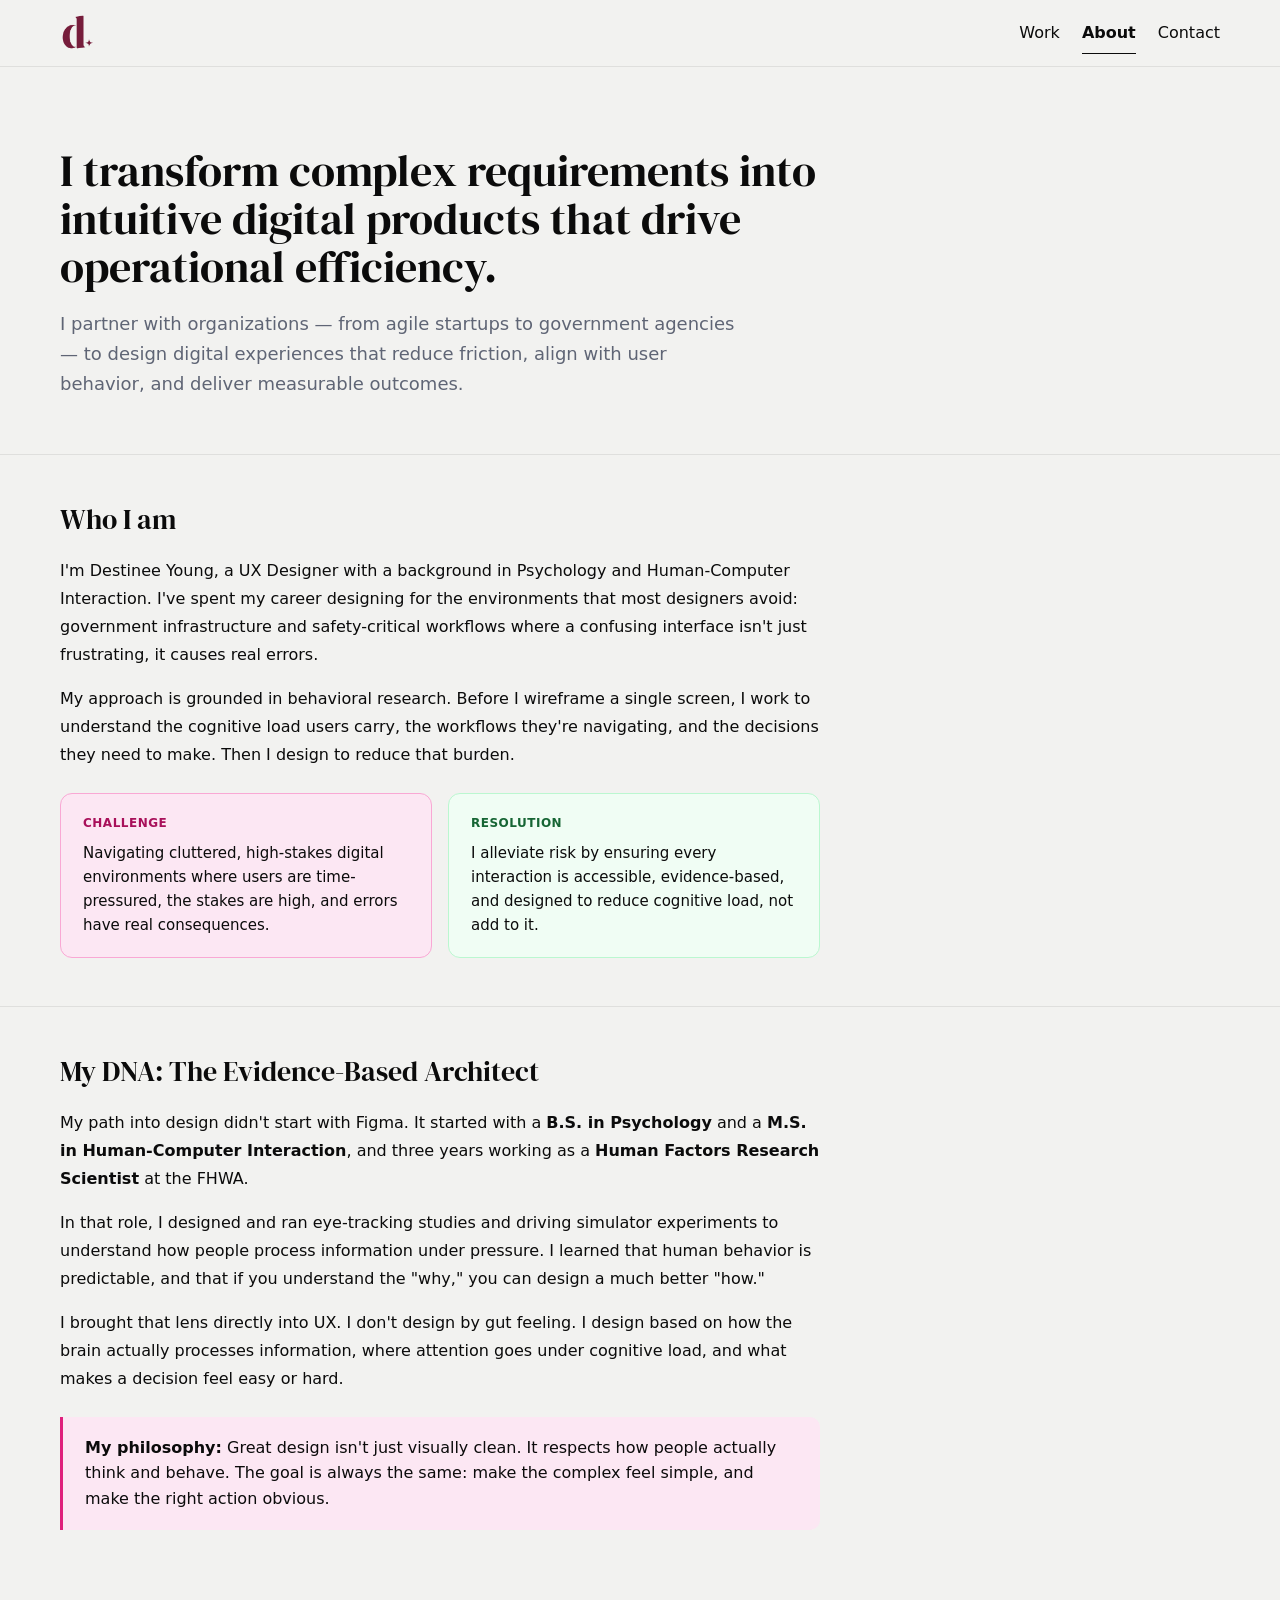
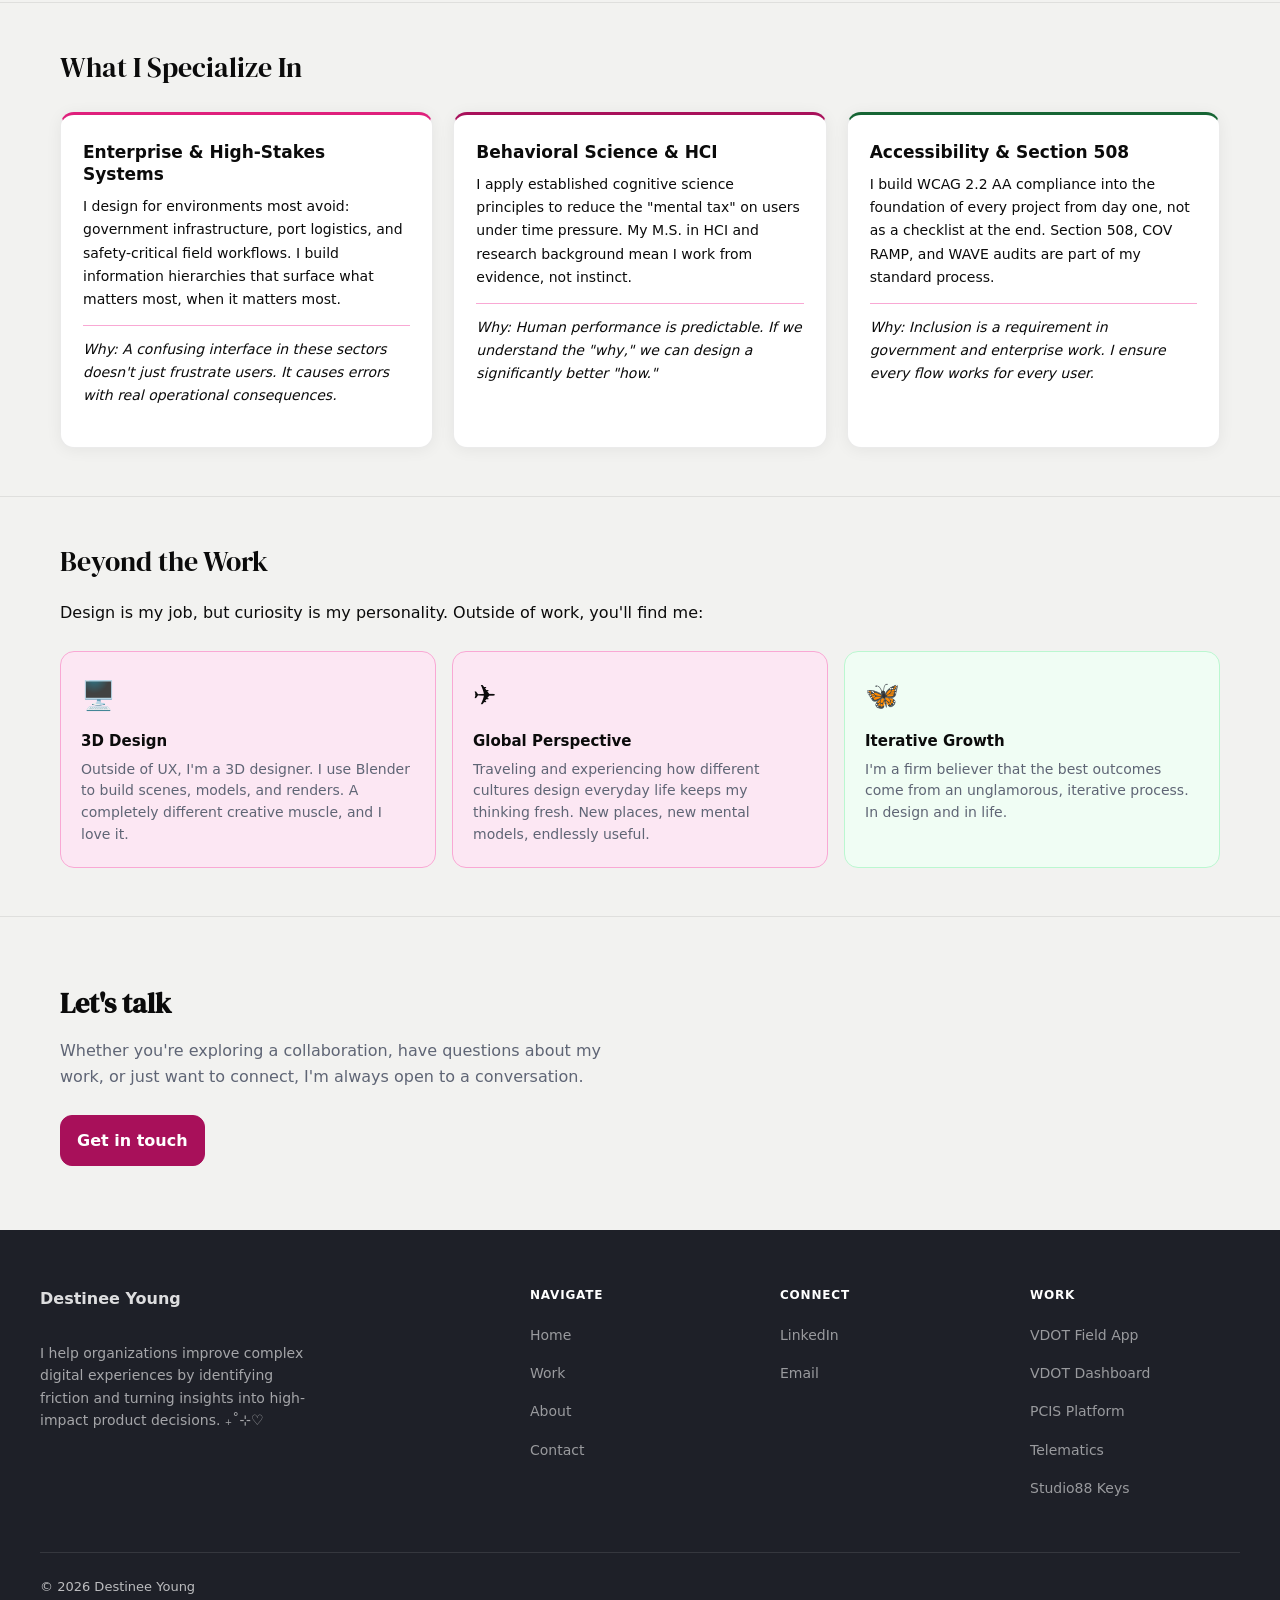
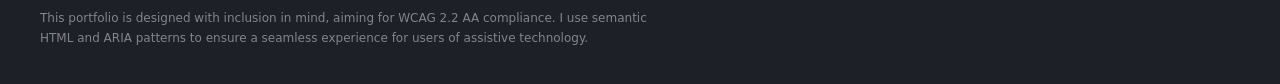
==== about.html @ 4528be7b "contentfooter" ====
<!doctype html>
<html lang="en">
  <head>
    <meta charset="UTF-8" />
    <meta name="viewport" content="width=device-width, initial-scale=1" />
    <title>About | Destinee Young</title>
    <link rel="icon" type="image/png" href="favicon/favicon-48x48.png" />

    <script
      async
      src="https://www.googletagmanager.com/gtag/js?id=G-34V535KX45"
    ></script>
    <script>
      window.dataLayer = window.dataLayer || [];
      function gtag() {
        dataLayer.push(arguments);
      }
      gtag("js", new Date());
      gtag("config", "G-34V535KX45");
    </script>

    <link rel="icon" type="image/png" href="favicon/favicon-48x48.png" sizes="48x48" />
    <link rel="icon" type="image/svg+xml" href="favicon/favicon.svg" />
    <link rel="shortcut icon" href="favicon/favicon.ico" />
    <link rel="apple-touch-icon" sizes="180x180" href="favicon/apple-touch-icon.png" />
    <meta name="apple-mobile-web-app-title" content="About" />
    <link rel="manifest" href="favicon/site.webmanifest" />

    <link rel="preconnect" href="https://fonts.googleapis.com">
    <link rel="preconnect" href="https://fonts.gstatic.com" crossorigin>
    <link href="https://fonts.googleapis.com/css2?family=DM+Serif+Display:ital@0;1&display=swap" rel="stylesheet">
    <style>
      :root {
        --bg: #F2F2F0;
        --surface: #E8E8E6;
        --text: #0b0b0b;
        --muted: #5f6575;
        --line: rgba(0, 0, 0, 0.08);
        --brand: #111111;
        --radius: 16px;
        --container: 1200px;
        --pink: #DF207C;
        --pink-light: #fce7f3;
        --pink-dark: #a8105a;
        --pink-border: #f9a8d4;
        --green: #4ade80;
        --green-light: #f0fdf4;
        --green-dark: #166534;
        --green-border: #bbf7d0;
      }
      /* Logo pink tint */
      .brand img { filter: brightness(0) saturate(100%) invert(18%) sepia(89%) saturate(1100%) hue-rotate(306deg) brightness(84%); }
      .footer-brand img { filter: brightness(0) invert(1); }
      * {
        box-sizing: border-box;
      }
      html,
      body {
        height: 100%;
      }
      body {
        margin: 0;
        font-family:
          -apple-system, BlinkMacSystemFont, "Segoe UI", Inter, Roboto,
          system-ui, sans-serif;
        color: var(--text);
        background: var(--bg);
        line-height: 1.6;
        -webkit-font-smoothing: antialiased;
      }
      a {
        color: inherit;
        text-decoration: none;
      }
      a:focus-visible,
      button:focus-visible {
        outline: 2px solid #000;
        outline-offset: 2px;
      }

      .container {
        max-width: var(--container);
        margin: 0 auto;
        padding: 0 20px;
      }
      .section {
        padding: 64px 0;
      }
      .section-narrow {
        max-width: 760px;
      }

      /* Nav */
      nav {
        position: sticky;
        top: 0;
        z-index: 50;
        background: var(--bg);
        border-bottom: 1px solid var(--line);
      }
      .nav-inner {
        display: flex;
        align-items: center;
        justify-content: space-between;
        gap: 16px;
        padding: 14px 20px;
      }
      .brand img {
        height: 36px;
      }
      .nav-links {
        display: flex;
        gap: 22px;
        align-items: center;
      }
      .nav-links a {
        position: relative;
        padding: 6px 0;
      }
      .nav-links a::after {
        content: "";
        position: absolute;
        left: 0;
        bottom: -2px;
        height: 1px;
        width: 0;
        background: currentColor;
        transition: width 0.2s ease;
      }
      .nav-links a:hover::after,
      .nav-links a:focus-visible::after {
        width: 100%;
      }
      .nav-links a[aria-current="page"] { font-weight: 600; }
      .nav-links a[aria-current="page"]::after { width: 100%; }
      .mobile-menu a[aria-current="page"] { font-weight: 600; }
      .btn {
        display: inline-flex;
        align-items: center;
        gap: 8px;
        border: 1px solid var(--pink-dark);
        background: var(--pink-dark);
        color: #fff;
        padding: 12px 16px;
        border-radius: 12px;
        font-weight: 600;
        min-height: 48px;
        transition: background 0.2s ease;
      }
      .btn:hover {
        background: #831843;
        border-color: #831843;
      }
      .btn.ghost {
        background: transparent;
        color: var(--text);
        border-color: var(--text);
      }
      .btn.ghost:hover {
        background: var(--text);
        color: #fff;
      }

      /* Display font */
      h1, h2 { font-family: 'DM Serif Display', Georgia, serif; font-weight: 400; }

      /* Hero */
      .hero {
        padding: 80px 0 56px;
      }
      .hero h1 {
        font-size: clamp(28px, 5vw, 44px);
        line-height: 1.1;
        margin: 0 0 0.4em;
        font-weight: 400;
        max-width: 820px;
      }
      .hero-sub {
        font-size: clamp(16px, 2vw, 18px);
        color: var(--muted);
        max-width: 680px;
        line-height: 1.65;
        margin: 0;
      }

      /* Content sections */
      .about-section {
        padding: 48px 0;
        border-top: 1px solid var(--line);
      }
      .about-grid {
        display: grid;
        grid-template-columns: minmax(0, 1.6fr) minmax(240px, 1fr);
        gap: 48px;
        align-items: start;
      }
      .about-text h2 {
        font-size: clamp(22px, 2.8vw, 28px);
        font-weight: 400;
        margin: 0 0 20px;
        line-height: 1.2;
      }
      .about-text p {
        font-size: 16px;
        line-height: 1.75;
        color: var(--text);
        margin: 0 0 16px;
      }
      .about-text p:last-child {
        margin-bottom: 0;
      }
      .about-text strong {
        font-weight: 600;
      }

      /* Callout / pull quote */
      .callout {
        background: var(--pink-light);
        border-left: 3px solid var(--pink);
        border-radius: 0 10px 10px 0;
        padding: 18px 22px;
        margin: 24px 0;
        font-size: 16px;
        line-height: 1.6;
        color: var(--text);
      }

      /* Who I am, solve/alleviate items */
      .solve-grid {
        display: grid;
        grid-template-columns: 1fr 1fr;
        gap: 16px;
        margin-top: 24px;
        max-width: 760px;
      }
      .solve-item {
        border-radius: 12px;
        padding: 20px 22px;
      }
      .solve-item:first-child {
        background: var(--pink-light);
        border: 1px solid var(--pink-border);
      }
      .solve-item:last-child {
        background: var(--green-light);
        border: 1px solid var(--green-border);
      }
      .solve-item:last-child strong { color: var(--green-dark); }
      .solve-item strong {
        display: block;
        font-size: 12px;
        font-weight: 700;
        text-transform: uppercase;
        letter-spacing: 0.5px;
        color: var(--pink-dark);
        margin-bottom: 8px;
      }
      .solve-item p {
        margin: 0;
        font-size: 15px;
        line-height: 1.6;
        color: var(--text);
      }

      /* Specialization, 3-column grid */
      .spec-grid {
        display: grid;
        grid-template-columns: repeat(3, 1fr);
        gap: 20px;
        margin-top: 28px;
      }
      .spec-card {
        border: 1px solid var(--line);
        border-top: 3px solid var(--line);
        border-radius: 14px;
        padding: 26px 22px;
        background: #fff;
        box-shadow: 0 2px 16px rgba(0, 0, 0, 0.06);
        transition: transform 0.25s ease, box-shadow 0.25s ease, border-color 0.2s ease;
        display: flex;
        flex-direction: column;
      }
      .spec-card:nth-child(1) { border-top-color: var(--pink); }
      .spec-card:nth-child(2) { border-top-color: var(--pink-dark); }
      .spec-card:nth-child(3) { border-top-color: var(--green-dark); }
      .spec-card:hover,
      .spec-card:focus-within {
        border-color: var(--pink-border);
        transform: translateY(-3px) rotate(0.4deg);
        box-shadow: 0 8px 24px rgba(0,0,0,0.08);
      }
      .spec-card h3 {
        font-size: 17px;
        font-weight: 600;
        margin: 0 0 10px;
        line-height: 1.3;
      }
      .spec-card p {
        font-size: 14px;
        color: var(--text);
        line-height: 1.65;
        margin: 0 0 14px;
        flex: 1;
      }
      .spec-why {
        font-size: 13px;
        color: var(--pink-dark);
        font-style: italic;
        line-height: 1.5;
        margin: 0;
        padding-top: 12px;
        border-top: 1px solid var(--pink-border);
      }

      /* Skills list (kept for compat) */
      .skills-grid {
        display: grid;
        grid-template-columns: repeat(2, 1fr);
        gap: 12px;
        margin-top: 20px;
      }
      .skill-item {
        border: 1px solid var(--line);
        border-radius: 10px;
        padding: 14px 16px;
        background: #fff;
        font-size: 15px;
        line-height: 1.5;
        transition: border-color 0.2s ease;
      }
      .skill-item:hover {
        border-color: var(--pink-border);
      }

      /* Fun / personal section */
      .fun-grid {
        display: grid;
        grid-template-columns: repeat(3, 1fr);
        gap: 16px;
        margin-top: 24px;
      }
      .fun-card {
        background: var(--pink-light);
        border: 1px solid var(--pink-border);
        border-radius: 14px;
        padding: 22px 20px;
        transition: transform 0.25s ease, box-shadow 0.25s ease;
      }
      .fun-card:hover,
      .fun-card:focus-within {
        transform: translateY(-3px) rotate(0.5deg);
        box-shadow: 0 8px 24px rgba(0,0,0,0.08);
      }
      .fun-card.green {
        background: var(--green-light);
        border-color: var(--green-border);
      }
      .fun-card .fun-icon {
        font-size: 28px;
        display: block;
        margin-bottom: 10px;
      }
      .fun-card h3 {
        font-size: 15px;
        font-weight: 600;
        margin: 0 0 6px;
      }
      .fun-card p {
        font-size: 14px;
        color: var(--muted);
        margin: 0;
        line-height: 1.55;
      }
      @media (max-width: 768px) {
        .fun-grid {
          grid-template-columns: 1fr;
        }
      }
      .skill-item strong {
        display: block;
        font-size: 14px;
        font-weight: 600;
        margin-bottom: 4px;
      }
      .skill-item span {
        font-size: 13px;
        color: var(--muted);
      }

      /* Placeholder image */
      .img-placeholder {
        background: #f0f4f8;
        border: 2px dashed #c8d5e3;
        border-radius: 12px;
        padding: 40px 24px;
        text-align: center;
        min-height: 260px;
        display: flex;
        align-items: center;
        justify-content: center;
      }
      .img-placeholder p {
        color: #7a90a4;
        font-size: 13px;
        font-style: italic;
        margin: 0;
        line-height: 1.5;
      }

      /* CTA section */
      .cta-section {
        padding: 64px 0;
        border-top: 1px solid var(--line);
      }
      .cta-inner {
        max-width: 580px;
      }
      .cta-inner h2 {
        font-size: clamp(22px, 3vw, 28px);
        font-weight: 600;
        margin: 0 0 12px;
      }
      .cta-inner p {
        font-size: 16px;
        color: var(--muted);
        margin: 0 0 24px;
        line-height: 1.65;
      }
      .cta-buttons {
        display: flex;
        gap: 10px;
        flex-wrap: wrap;
      }

      /* Footer */
      footer {
        background: #1e2028;
        border-top: none;
        padding: 56px 20px 24px;
        color: rgba(255,255,255,0.85);
      }
      .footer-brand p { color: rgba(255,255,255,0.6) !important; }
      .footer-content {
        max-width: 1200px;
        margin: 0 auto;
      }
      .footer-grid {
        display: grid;
        grid-template-columns: 1.2fr 2fr;
        gap: 64px;
        padding-bottom: 40px;
        border-bottom: 1px solid rgba(255,255,255,0.1);
      }
      .footer-brand {
        display: flex;
        flex-direction: column;
      }
      .footer-nav {
        display: grid;
        grid-template-columns: repeat(3, 1fr);
        gap: 40px;
      }
      .footer-col h4 {
        font-size: 12px;
        font-weight: 700;
        text-transform: uppercase;
        letter-spacing: 0.8px;
        margin: 0 0 14px;
        color: #fff;
      }
      .footer-col ul {
        list-style: none;
        margin: 0;
        padding: 0;
      }
      .footer-col li {
        margin-bottom: 8px;
      }
      .footer-col a {
        color: rgba(255,255,255,0.55);
        font-size: 14px;
        transition: color 0.2s ease;
        display: block;
        padding: 4px 0;
      }
      .footer-col a:hover {
        color: #fff;
      }
      .footer-bottom {
        padding-top: 24px;
        color: rgba(255,255,255,0.7);
        font-size: 13px;
      }

      /* Mobile Navigation */
      .mobile-nav {
        display: none;
      }
      .mobile-nav summary {
        list-style: none;
        cursor: pointer;
        padding: 8px 12px;
        min-height: 44px;
        display: flex;
        align-items: center;
        font-weight: 600;
        user-select: none;
      }
      .mobile-nav summary::-webkit-details-marker {
        display: none;
      }
      .mobile-menu {
        position: absolute;
        top: 100%;
        left: 0;
        right: 0;
        background: var(--bg);
        border-bottom: 1px solid var(--line);
        box-shadow: 0 4px 12px rgba(0, 0, 0, 0.08);
      }
      .mobile-menu a {
        display: block;
        padding: 14px 20px;
        border-bottom: 1px solid var(--line);
        min-height: 48px;
      }
      .mobile-menu a:last-child {
        border-bottom: none;
      }

      @media (max-width: 900px) {
        .about-grid {
          grid-template-columns: 1fr;
          gap: 32px;
        }
        .img-placeholder {
          min-height: 180px;
        }
        .spec-grid {
          grid-template-columns: 1fr;
        }
        .footer-grid {
          grid-template-columns: 1fr;
          gap: 40px;
        }
        .footer-nav {
          grid-template-columns: repeat(3, 1fr);
          gap: 32px;
        }
      }
      @media (max-width: 768px) {
        .nav-links {
          display: none;
        }
        .mobile-nav {
          display: block;
        }
        .hero {
          padding: 52px 0 40px;
        }
        .section {
          padding: 48px 0;
        }
        .skills-grid {
          grid-template-columns: 1fr;
        }
        .solve-grid {
          grid-template-columns: 1fr;
        }
      }
      @media (max-width: 640px) {
        .footer-nav {
          grid-template-columns: 1fr;
          gap: 28px;
        }
        .footer-grid {
          gap: 32px;
        }
      }
      @media (prefers-reduced-motion: reduce) {
        .spec-card, .fun-card, .solve-item { transform: none !important; transition: none !important; }
        .spec-card:hover, .fun-card:hover { transform: none !important; box-shadow: none !important; }
      }
      .skip-link {
        position: absolute;
        top: -40px;
        left: 0;
        background: #0b0b0b;
        color: #fff;
        padding: 8px 16px;
        font-weight: 600;
        font-size: 14px;
        text-decoration: none;
        z-index: 200;
        border-radius: 0 0 4px 0;
        transition: top 0.2s ease;
      }
      .a11y-statement {
        margin-top: 12px;
        font-size: 12px;
        color: rgba(255,255,255,0.45);
        max-width: 640px;
        line-height: 1.6;
      }
      .skip-link:focus { top: 0; outline: 2px solid #fff; outline-offset: 2px; }
        </style>
  </head>

  <body>
    <a class="skip-link" href="#main-content">Skip to main content</a>
    <nav aria-label="Primary">
      <div class="container nav-inner">
        <div class="brand">
          <a href="index.html" style="display: flex; align-items: center; gap: 12px">
            <img src="logo/logo1.png" alt="DY monogram" />
          </a>
        </div>
        <div class="nav-links">
          <a href="index.html#projects">Work</a>
          <a href="about.html" aria-current="page">About</a>
          <a href="contact.html">Contact</a>
        </div>
        <details class="mobile-nav">
          <summary aria-label="Toggle menu">Menu</summary>
          <div class="mobile-menu">
            <a href="index.html#projects">Work</a>
            <a href="about.html" aria-current="page">About</a>
            <a href="contact.html">Contact</a>
          </div>
        </details>
      </div>
    </nav>

    <main id="main-content">

    <!-- Hero -->
    <header class="section hero">
      <div class="container">
        <h1>I transform complex requirements into intuitive digital products that drive operational efficiency.</h1>
        <p class="hero-sub">
          I partner with organizations — from agile startups to government agencies — to design digital experiences that reduce friction, align with user behavior, and deliver measurable outcomes.
        </p>
      </div>
    </header>

    <!-- Who I am -->
    <section class="about-section">
      <div class="container">
        <div class="about-text section-narrow">
          <h2>Who I am</h2>
          <p>
            I'm Destinee Young, a UX Designer with a background in Psychology and Human-Computer Interaction. I've spent my career designing for the environments that most designers avoid: government infrastructure and safety-critical workflows where a confusing interface isn't just frustrating, it causes real errors.
          </p>
          <p>
            My approach is grounded in behavioral research. Before I wireframe a single screen, I work to understand the cognitive load users carry, the workflows they're navigating, and the decisions they need to make. Then I design to reduce that burden.
          </p>
        </div>
        <div class="solve-grid">
          <div class="solve-item">
            <strong>Challenge</strong>
            <p>Navigating cluttered, high-stakes digital environments where users are time-pressured, the stakes are high, and errors have real consequences.</p>
          </div>
          <div class="solve-item">
            <strong>Resolution</strong>
            <p>I alleviate risk by ensuring every interaction is accessible, evidence-based, and designed to reduce cognitive load, not add to it.</p>
          </div>
        </div>
      </div>
    </section>

    <!-- My DNA -->
    <section class="about-section">
      <div class="container">
        <div class="about-text section-narrow">
          <h2>My DNA: The Evidence-Based Architect</h2>
          <p>
            My path into design didn't start with Figma. It started with a <strong>B.S. in Psychology</strong> and a <strong>M.S. in Human-Computer Interaction</strong>, and three years working as a <strong>Human Factors Research Scientist</strong> at the FHWA.
          </p>
          <p>
            In that role, I designed and ran eye-tracking studies and driving simulator experiments to understand how people process information under pressure. I learned that human behavior is predictable, and that if you understand the "why," you can design a much better "how."
          </p>
          <p>
            I brought that lens directly into UX. I don't design by gut feeling. I design based on how the brain actually processes information, where attention goes under cognitive load, and what makes a decision feel easy or hard.
          </p>
          <div class="callout">
            <strong>My philosophy:</strong> Great design isn't just visually clean. It respects how people actually think and behave. The goal is always the same: make the complex feel simple, and make the right action obvious.
          </div>
        </div>
      </div>
    </section>

    <!-- What I specialize in -->
    <section class="about-section">
      <div class="container">
        <div class="about-text section-narrow">
          <h2>What I Specialize In</h2>
        </div>
        <div class="spec-grid">
          <div class="spec-card">
            <h3>Enterprise &amp; High-Stakes Systems</h3>
            <p>I design for environments most avoid: government infrastructure, port logistics, and safety-critical field workflows. I build information hierarchies that surface what matters most, when it matters most.</p>
            <p class="spec-why">Why: A confusing interface in these sectors doesn't just frustrate users. It causes errors with real operational consequences.</p>
          </div>
          <div class="spec-card">
            <h3>Behavioral Science &amp; HCI</h3>
            <p>I apply established cognitive science principles to reduce the "mental tax" on users under time pressure. My M.S. in HCI and research background mean I work from evidence, not instinct.</p>
            <p class="spec-why">Why: Human performance is predictable. If we understand the "why," we can design a significantly better "how."</p>
          </div>
          <div class="spec-card">
            <h3>Accessibility &amp; Section 508</h3>
            <p>I build WCAG 2.2 AA compliance into the foundation of every project from day one, not as a checklist at the end. Section 508, COV RAMP, and WAVE audits are part of my standard process.</p>
            <p class="spec-why">Why: Inclusion is a requirement in government and enterprise work. I ensure every flow works for every user.</p>
          </div>
        </div>
      </div>
    </section>

    <!-- Beyond the work -->
    <section class="about-section">
      <div class="container">
        <div class="about-text section-narrow" style="margin-bottom: 8px;">
          <h2>Beyond the Work</h2>
          <p>
            Design is my job, but curiosity is my personality. Outside of work, you'll find me:
          </p>
        </div>
        <div class="fun-grid">
          <div class="fun-card">
            <span class="fun-icon">🖥️</span>
            <h3>3D Design</h3>
            <p>Outside of UX, I'm a 3D designer. I use Blender to build scenes, models, and renders. A completely different creative muscle, and I love it.</p>
          </div>
          <div class="fun-card">
            <span class="fun-icon">✈️</span>
            <h3>Global Perspective</h3>
            <p>Traveling and experiencing how different cultures design everyday life keeps my thinking fresh. New places, new mental models, endlessly useful.</p>
          </div>
          <div class="fun-card green">
            <span class="fun-icon">🦋</span>
            <h3>Iterative Growth</h3>
            <p>I'm a firm believer that the best outcomes come from an unglamorous, iterative process. In design and in life.</p>
          </div>
        </div>
      </div>
    </section>

    <!-- CTA -->
    <section class="cta-section">
      <div class="container">
        <div class="cta-inner">
          <h2>Let's talk</h2>
          <p>
            Whether you're exploring a collaboration, have questions about my work, or just want
            to connect, I'm always open to a conversation.
          </p>
          <div class="cta-buttons">
            <a class="btn" href="contact.html">Get in touch</a>
          </div>
        </div>
      </div>
    </section>

    </main>

    <footer>
      <div class="footer-content">
        <div class="footer-grid">
          <div class="footer-brand">
            <div style="display: flex; align-items: center; gap: 12px; margin-bottom: 16px;">
              <span style="font-weight: 600; font-size: 16px">Destinee Young</span>
            </div>
            <p style="color: var(--muted); font-size: 14px; line-height: 1.6; max-width: 280px;">
              I help organizations improve complex digital experiences by identifying friction and turning insights into high-impact product decisions. ₊˚⊹♡
            </p>
          </div>

          <div class="footer-nav">
            <div class="footer-col">
              <h4>Navigate</h4>
              <ul>
                <li><a href="index.html">Home</a></li>
                <li><a href="index.html#projects">Work</a></li>
                <li><a href="about.html" aria-current="page">About</a></li>
                <li><a href="contact.html">Contact</a></li>
              </ul>
            </div>

            <div class="footer-col">
              <h4>Connect</h4>
              <ul>
                <li>
                  <a href="https://www.linkedin.com/in/destineeyoung/" target="_blank" rel="noopener noreferrer" aria-label="LinkedIn (opens in new tab)">LinkedIn</a>
                </li>
                <li><a href="mailto:destinee.young99@gmail.com">Email</a></li>
              </ul>
            </div>

            <div class="footer-col">
              <h4>Work</h4>
              <ul>
                <li><a href="vdot-mobile-app.html">VDOT Field App</a></li>
                <li><a href="vdot-dashboard.html">VDOT Dashboard</a></li>
                <li><a href="pcis-dashboard.html">PCIS Platform</a></li>
                <li><a href="telematics.html">Telematics</a></li>
                <li><a href="studio88.html">Studio88 Keys</a></li>
              </ul>
            </div>
          </div>
        </div>

        <div class="footer-bottom">
          © <span id="year"></span> Destinee Young
        </div>
        <p class="a11y-statement">
          This portfolio is designed with inclusion in mind, aiming for WCAG 2.2 AA compliance. I use semantic HTML and ARIA patterns to ensure a seamless experience for users of assistive technology.
        </p>
      </div>
    </footer>

    <script>
      document.getElementById("year").textContent = new Date().getFullYear();
      document.querySelectorAll('.mobile-nav').forEach(nav => {
        nav.addEventListener('keydown', e => { if (e.key === 'Escape' && nav.open) { nav.open = false; nav.querySelector('summary').focus(); } });
        document.addEventListener('click', e => { if (nav.open && !nav.contains(e.target)) nav.open = false; });
      });
    </script>
  </body>
</html>
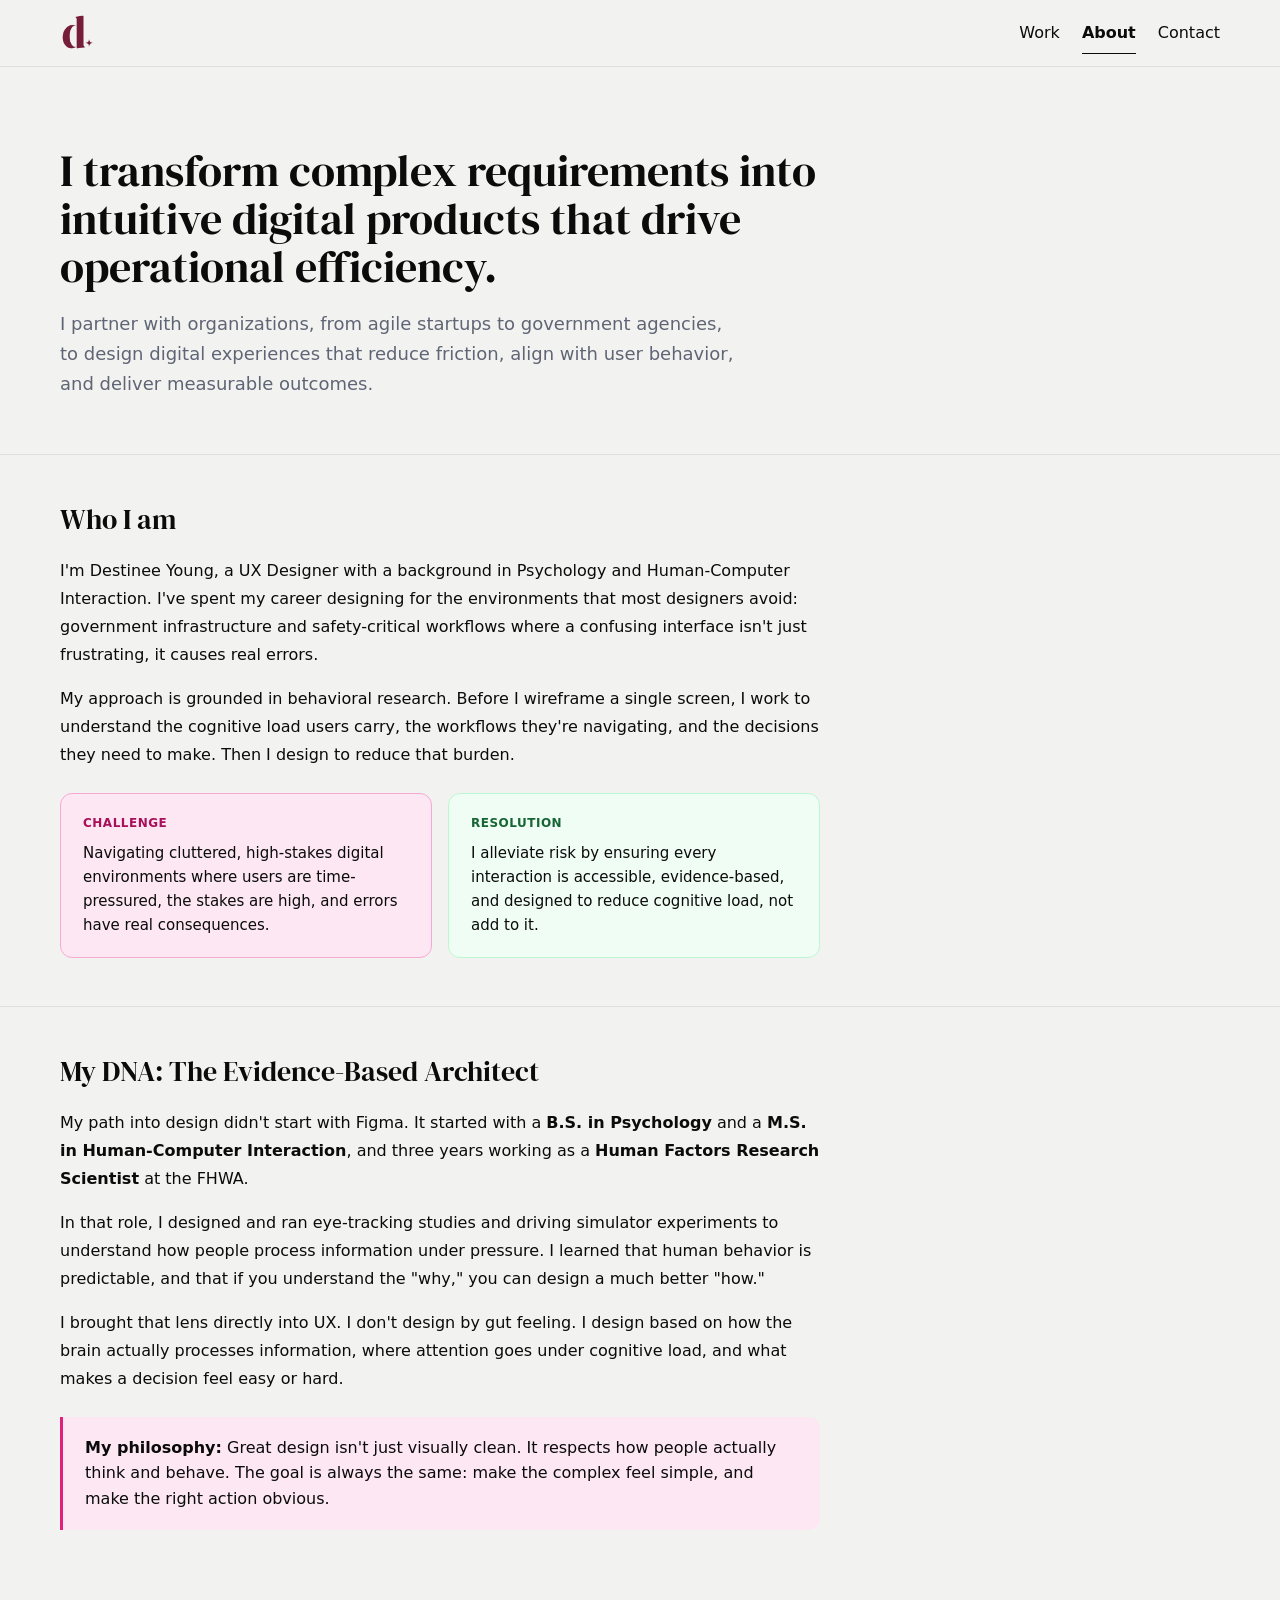
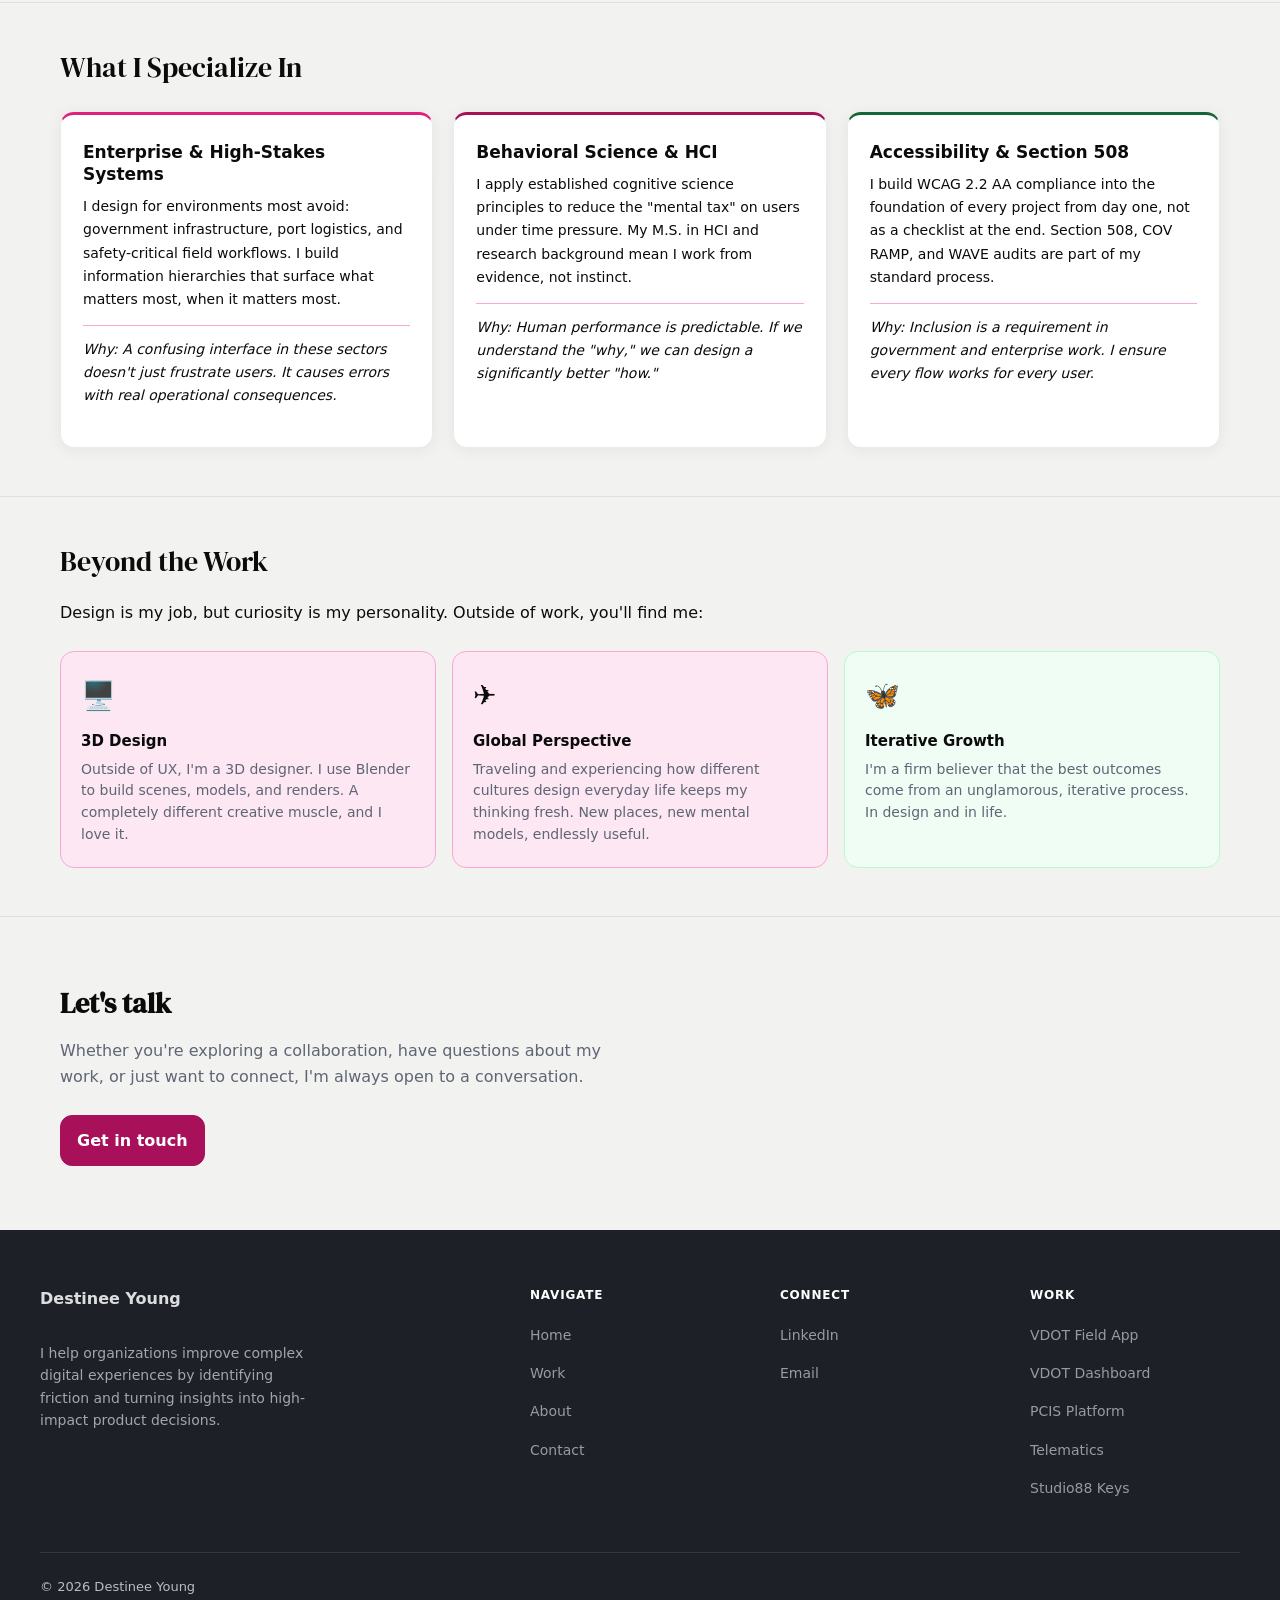
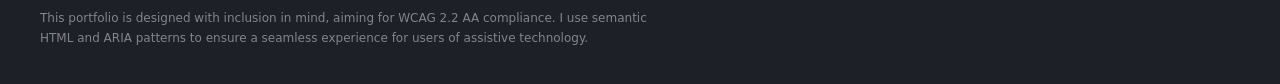
==== commit 7a88292c: "contentfooter" ====
--- a/about.html
+++ b/about.html
@@ -638,7 +638,7 @@
       <div class="container">
         <h1>I transform complex requirements into intuitive digital products that drive operational efficiency.</h1>
         <p class="hero-sub">
-          I partner with organizations — from agile startups to government agencies — to design digital experiences that reduce friction, align with user behavior, and deliver measurable outcomes.
+          I partner with organizations, from agile startups to government agencies, to design digital experiences that reduce friction, align with user behavior, and deliver measurable outcomes.
         </p>
       </div>
     </header>
@@ -770,7 +770,7 @@
               <span style="font-weight: 600; font-size: 16px">Destinee Young</span>
             </div>
             <p style="color: var(--muted); font-size: 14px; line-height: 1.6; max-width: 280px;">
-              I help organizations improve complex digital experiences by identifying friction and turning insights into high-impact product decisions. ₊˚⊹♡
+              I help organizations improve complex digital experiences by identifying friction and turning insights into high-impact product decisions.
             </p>
           </div>
 
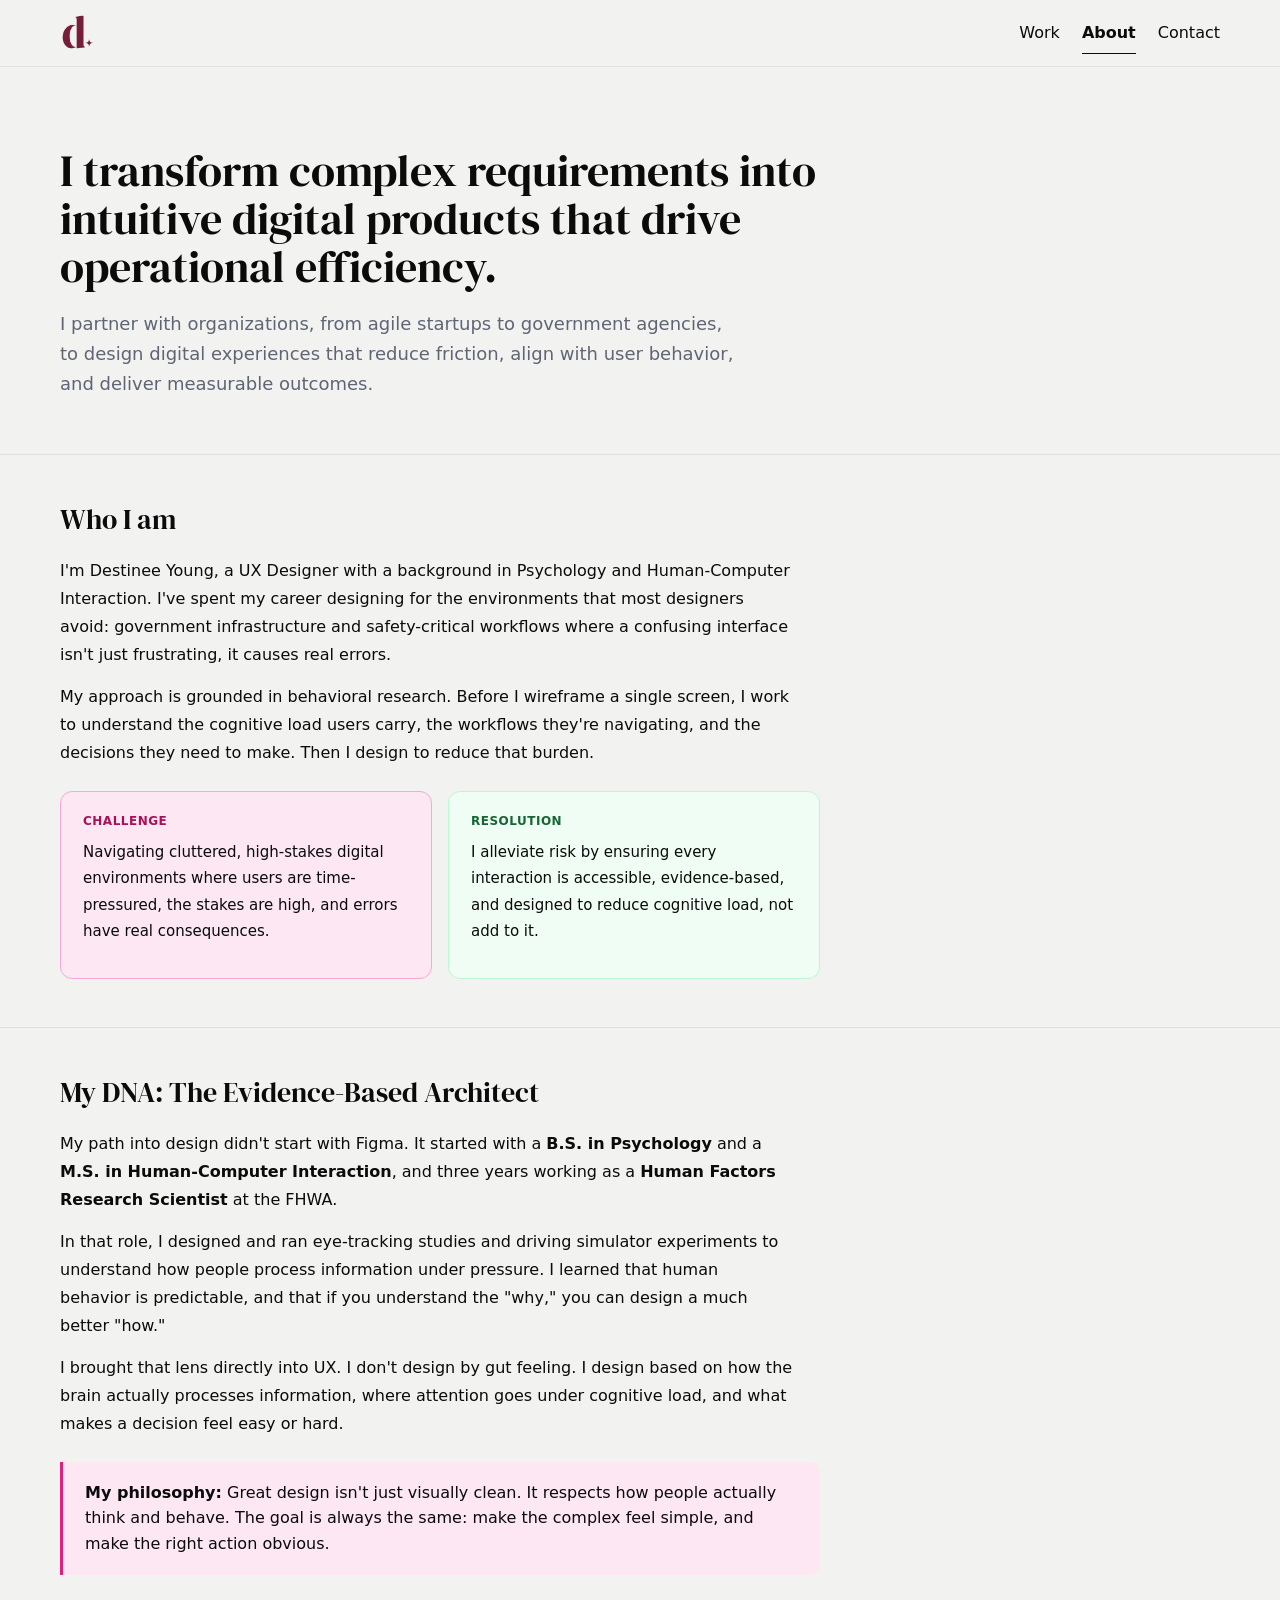
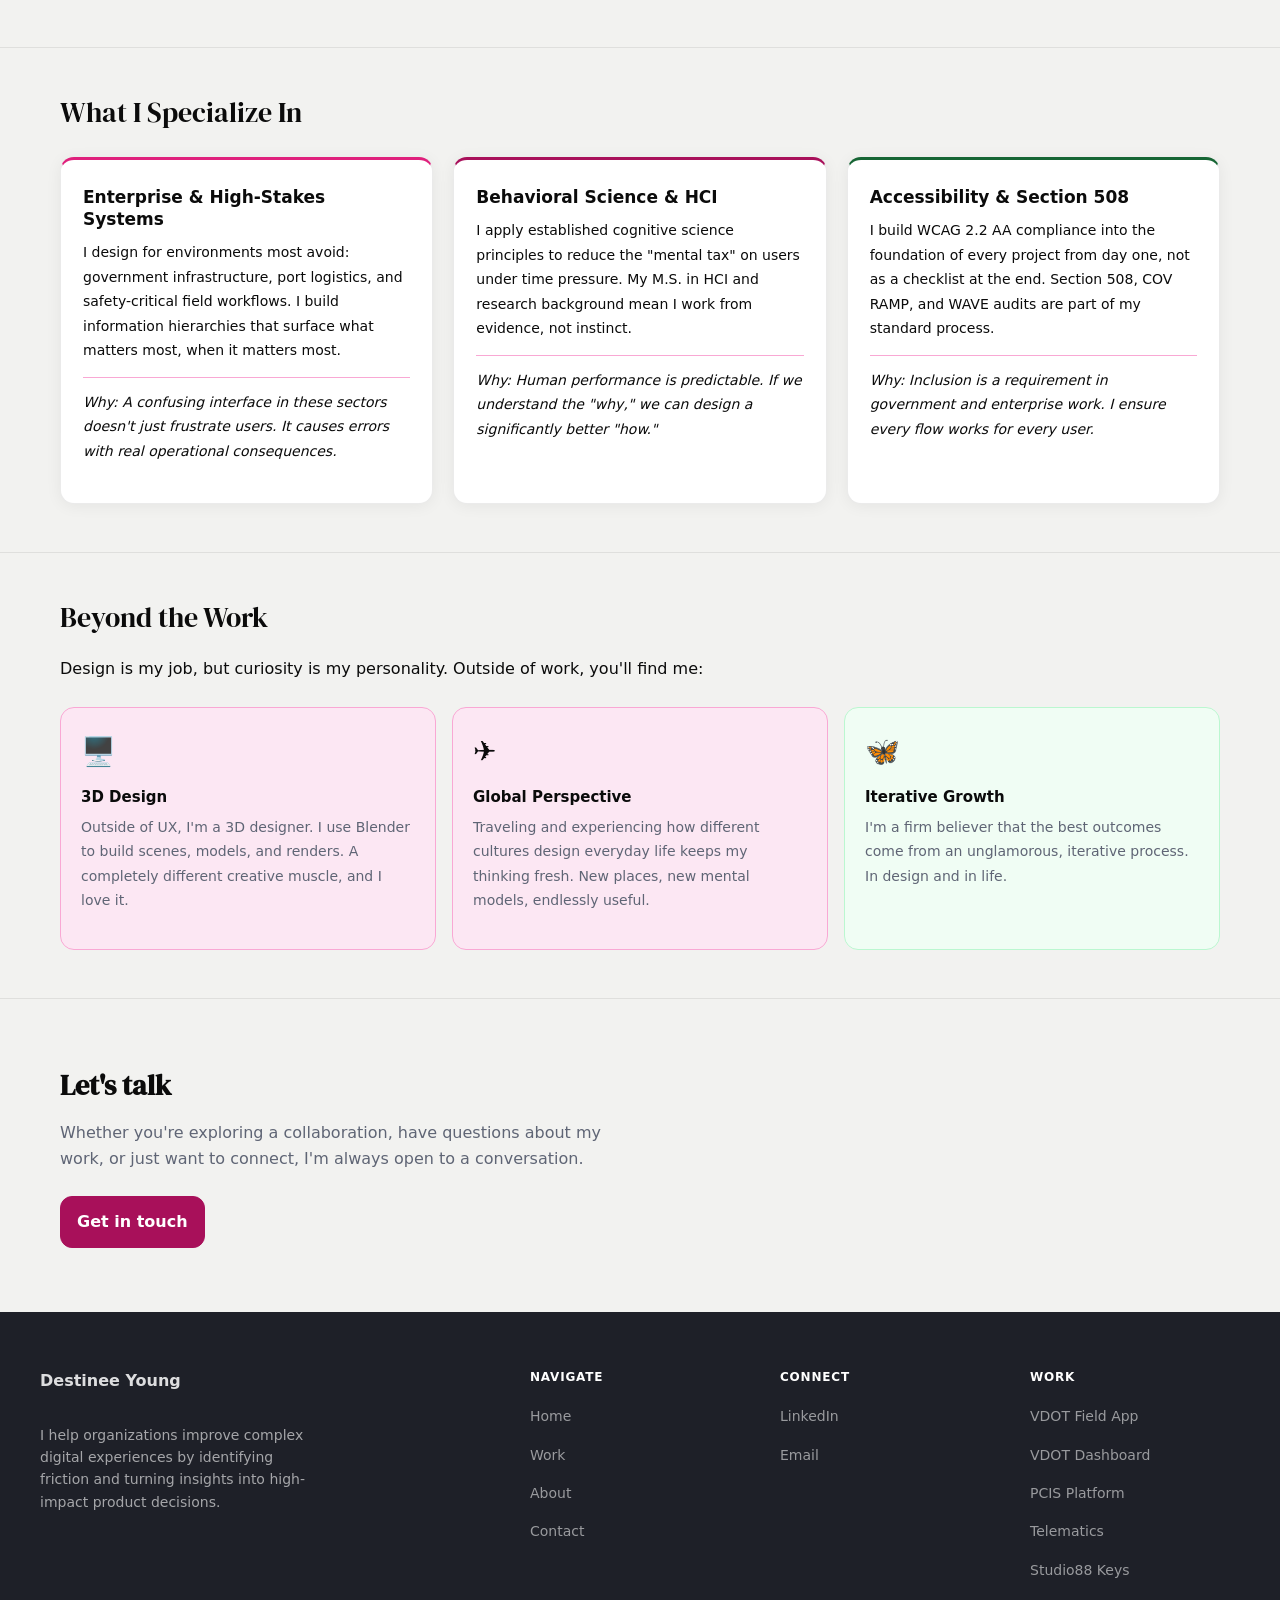
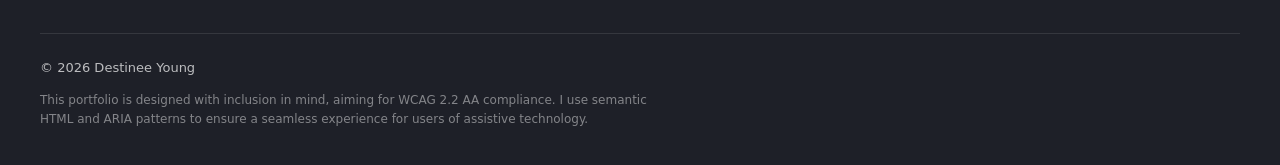
==== commit 89bb73d0: "cognitive overload" ====
--- a/about.html
+++ b/about.html
@@ -581,6 +581,25 @@
         .spec-card, .fun-card, .solve-item { transform: none !important; transition: none !important; }
         .spec-card:hover, .fun-card:hover { transform: none !important; box-shadow: none !important; }
       }
+      /* Cognitive load reduction — readability */
+      .project-section p,
+      .about-text p,
+      .about-section p {
+        line-height: 1.75;
+        margin-bottom: 14px;
+        max-width: 72ch;
+      }
+      .project-section ul,
+      .about-text ul {
+        max-width: 72ch;
+        line-height: 1.75;
+      }
+      .project-section li {
+        margin-bottom: 8px;
+      }
+      .design-decision {
+        margin-bottom: 20px;
+      }
       .skip-link {
         position: absolute;
         top: -40px;
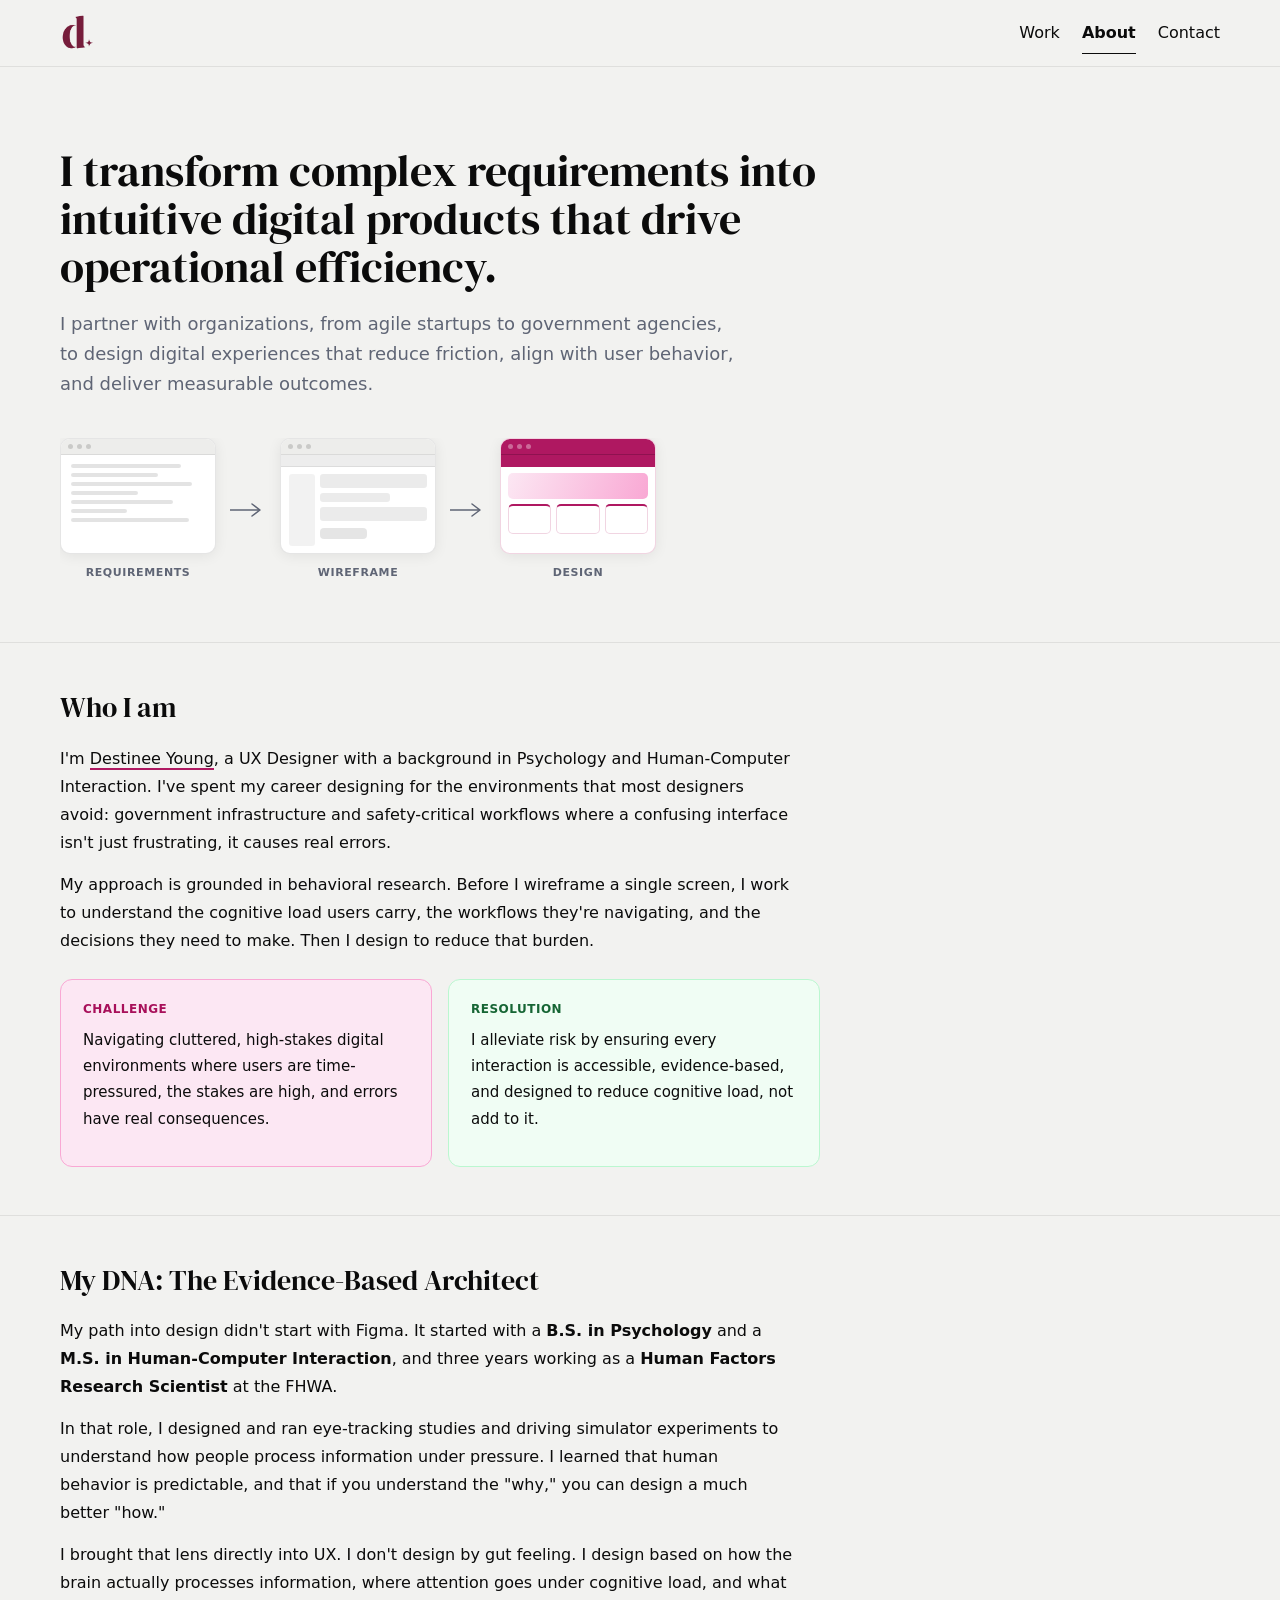
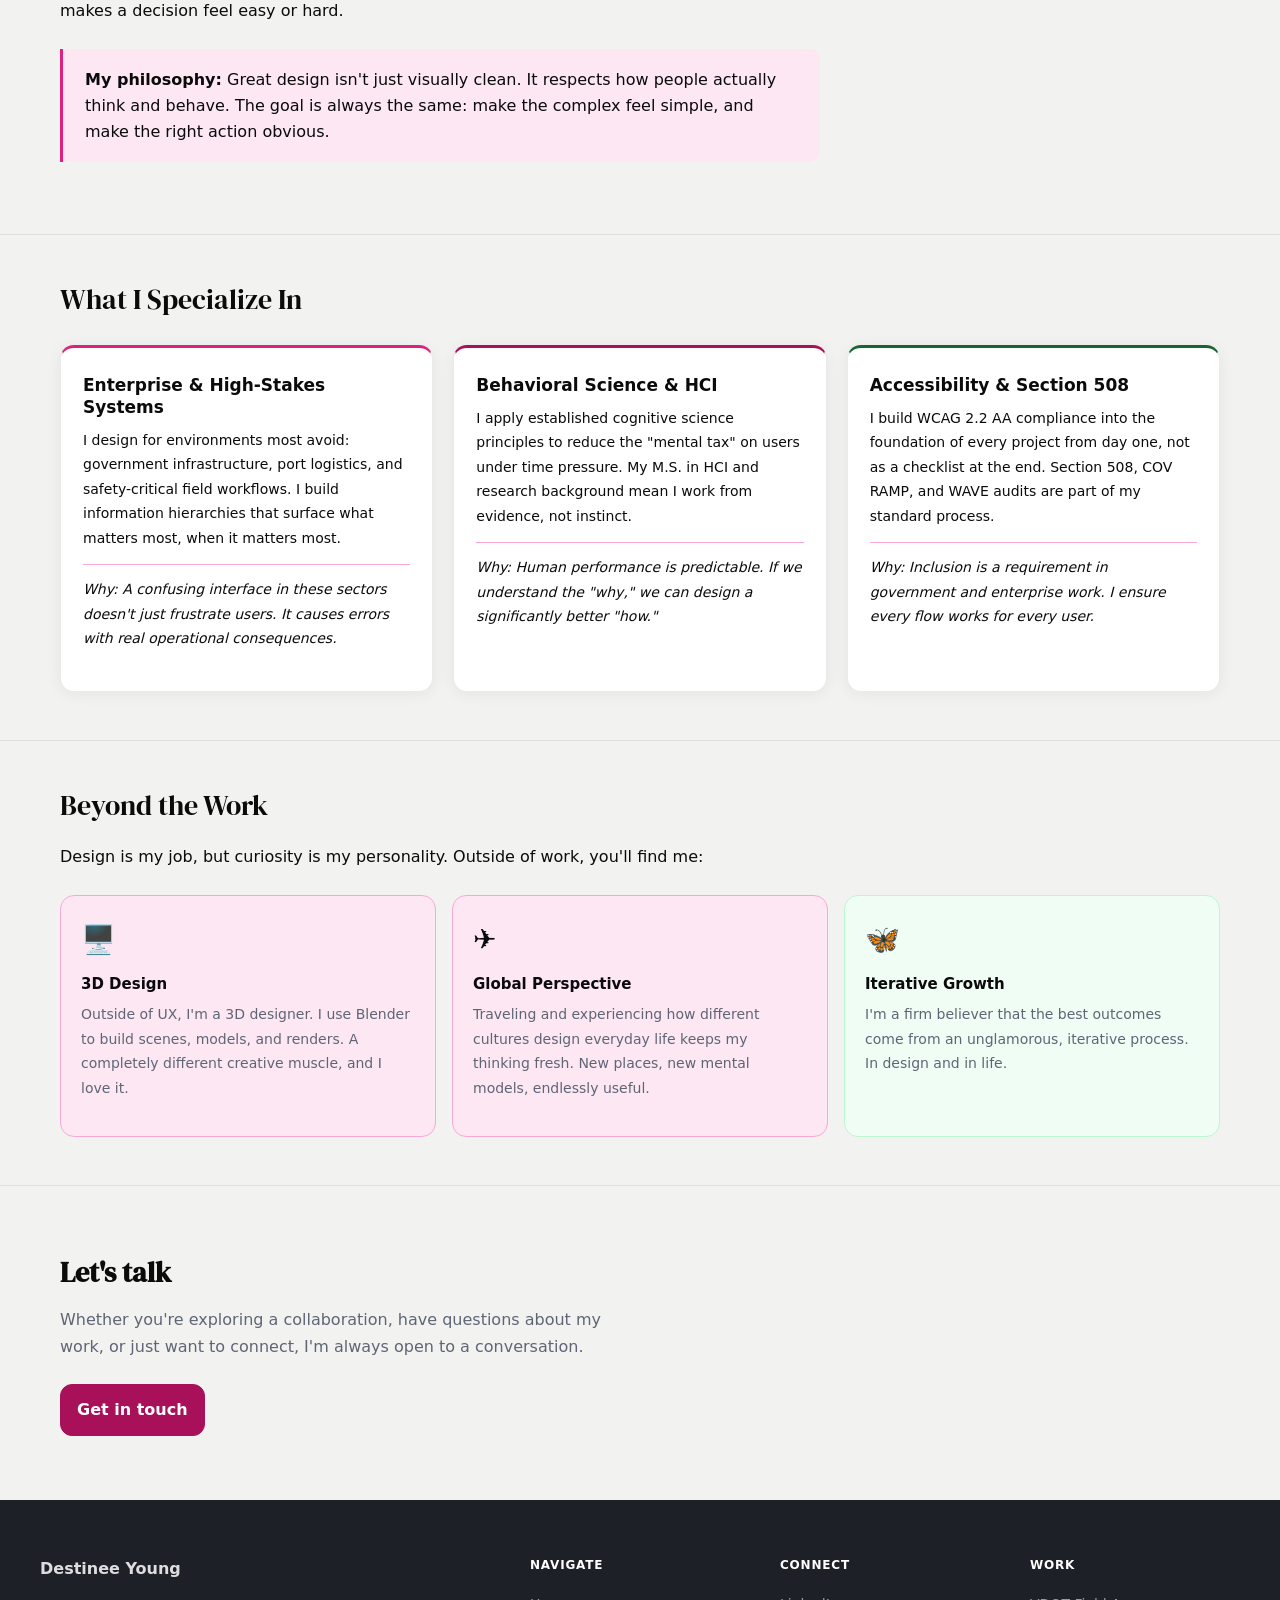
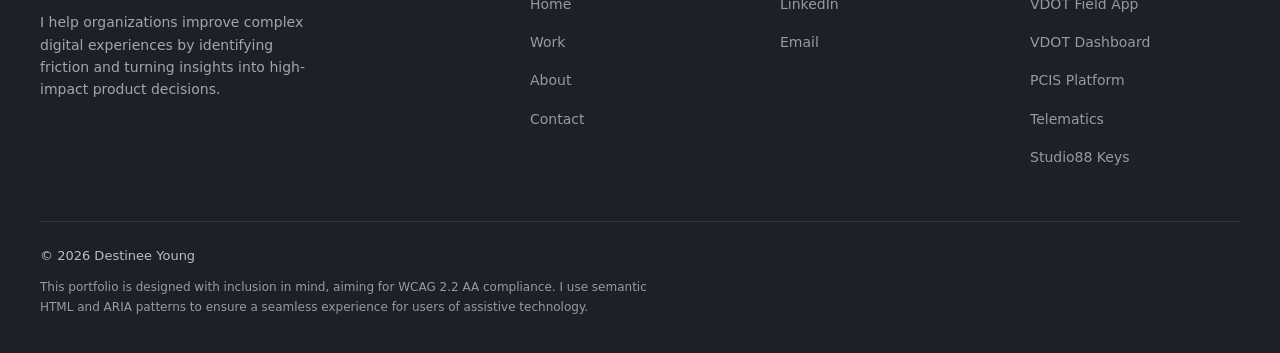
==== commit 1665ad91: "animation" ====
--- a/about.html
+++ b/about.html
@@ -460,7 +460,7 @@
         grid-template-columns: repeat(3, 1fr);
         gap: 40px;
       }
-      .footer-col h4 {
+      .footer-col h3 {
         font-size: 12px;
         font-weight: 700;
         text-transform: uppercase;
@@ -577,9 +577,201 @@
           gap: 32px;
         }
       }
+      /* Name animation — 508-compliant: respects prefers-reduced-motion */
+      .name-anim {
+        position: relative;
+        display: inline;
+        white-space: nowrap;
+      }
+      .name-anim::after {
+        content: '';
+        position: absolute;
+        left: 0;
+        bottom: -2px;
+        width: 100%;
+        height: 2px;
+        background: #AF1861;
+        transform: scaleX(0);
+        transform-origin: left center;
+        animation: name-underline 0.65s cubic-bezier(0.4, 0, 0.2, 1) 0.5s forwards;
+        transition: transform 0.4s cubic-bezier(0.4, 0, 0.2, 1);
+      }
+      .name-anim.scrolled-out::after {
+        transform: scaleX(0);
+        transform-origin: right center;
+      }
+      @keyframes name-underline {
+        to { transform: scaleX(1); }
+      }
+
+      /* Degree emphasis */
+      strong.degree {
+        font-weight: 700;
+      }
+
+      /* ── Text-to-UI process animation ── */
+      .process-anim {
+        display: flex;
+        align-items: center;
+        gap: 14px;
+        margin-top: 40px;
+        overflow-x: auto;
+        padding-bottom: 4px;
+        scrollbar-width: none;
+      }
+      .process-anim::-webkit-scrollbar { display: none; }
+
+      .pa-step {
+        display: flex;
+        flex-direction: column;
+        align-items: center;
+        gap: 10px;
+        flex-shrink: 0;
+        opacity: 0;
+        transform: translateY(10px);
+        transition: opacity 0.5s ease, transform 0.5s ease;
+      }
+      .pa-step.pa-step-1 { transition-delay: 0.1s; }
+      .pa-step.pa-step-2 { transition-delay: 0.65s; }
+      .pa-step.pa-step-3 { transition-delay: 1.2s; }
+      .process-anim.is-visible .pa-step {
+        opacity: 1;
+        transform: translateY(0);
+      }
+
+      .pa-arrow {
+        color: var(--muted);
+        flex-shrink: 0;
+        opacity: 0;
+        transition: opacity 0.4s ease;
+        width: 36px;
+      }
+      .pa-arrow.arr-1 { transition-delay: 0.38s; }
+      .pa-arrow.arr-2 { transition-delay: 0.93s; }
+      .process-anim.is-visible .pa-arrow { opacity: 1; }
+
+      /* Frame shell */
+      .pa-frame {
+        width: 156px;
+        height: 116px;
+        border-radius: 10px;
+        overflow: hidden;
+        background: #fff;
+        border: 1px solid rgba(0,0,0,0.1);
+        box-shadow: 0 2px 14px rgba(0,0,0,0.07);
+      }
+      .pa-bar {
+        background: #ededeb;
+        border-bottom: 1px solid rgba(0,0,0,0.08);
+        padding: 5px 7px;
+        display: flex;
+        gap: 4px;
+        align-items: center;
+      }
+      .pa-dot {
+        width: 5px;
+        height: 5px;
+        border-radius: 50%;
+        background: rgba(0,0,0,0.15);
+      }
+
+      /* Step 1 — requirements text */
+      .pa-body-1 {
+        padding: 9px 10px;
+        display: flex;
+        flex-direction: column;
+        gap: 5px;
+      }
+      .pa-line {
+        height: 4px;
+        background: rgba(0,0,0,0.11);
+        border-radius: 2px;
+      }
+
+      /* Step 2 — wireframe */
+      .pa-body-2 { padding: 0; }
+      .pa-wf-nav {
+        height: 12px;
+        background: rgba(0,0,0,0.07);
+        border-bottom: 1px solid rgba(0,0,0,0.07);
+      }
+      .pa-wf-layout {
+        display: flex;
+        gap: 5px;
+        padding: 7px 8px 0;
+      }
+      .pa-wf-aside {
+        width: 26px;
+        background: rgba(0,0,0,0.05);
+        border-radius: 3px;
+        height: 72px;
+      }
+      .pa-wf-main {
+        flex: 1;
+        display: flex;
+        flex-direction: column;
+        gap: 5px;
+      }
+      .pa-wf-block {
+        height: 14px;
+        background: rgba(0,0,0,0.08);
+        border-radius: 3px;
+      }
+      .pa-wf-block.sm { width: 65%; height: 9px; }
+      .pa-wf-btn {
+        margin-top: 2px;
+        width: 44%;
+        height: 11px;
+        background: rgba(0,0,0,0.1);
+        border-radius: 4px;
+      }
+
+      /* Step 3 — designed UI */
+      .pa-frame.styled { border-color: rgba(175,24,97,0.18); }
+      .pa-bar.styled {
+        background: #AF1861;
+        border-bottom-color: #8f1250;
+      }
+      .pa-bar.styled .pa-dot { background: rgba(255,255,255,0.35); }
+      .pa-body-3 { padding: 0; }
+      .pa-ui-nav {
+        height: 12px;
+        background: #AF1861;
+      }
+      .pa-ui-hero {
+        height: 26px;
+        margin: 6px 7px 5px;
+        border-radius: 5px;
+        background: linear-gradient(110deg, #fce7f3 0%, #f9a8d4 100%);
+      }
+      .pa-ui-cards {
+        display: flex;
+        gap: 5px;
+        padding: 0 7px;
+      }
+      .pa-ui-card {
+        flex: 1;
+        height: 30px;
+        background: #fff;
+        border: 1px solid rgba(175,24,97,0.18);
+        border-top: 2px solid #AF1861;
+        border-radius: 5px;
+      }
+
+      .pa-label {
+        font-size: 11px;
+        font-weight: 700;
+        text-transform: uppercase;
+        letter-spacing: 0.6px;
+        color: var(--muted);
+      }
+
       @media (prefers-reduced-motion: reduce) {
         .spec-card, .fun-card, .solve-item { transform: none !important; transition: none !important; }
         .spec-card:hover, .fun-card:hover { transform: none !important; box-shadow: none !important; }
+        .name-anim::after { animation: none; transform: scaleX(1); transition: none; }
+        .name-anim.scrolled-out::after { transform: scaleX(1); }
+        .pa-step, .pa-arrow { opacity: 1 !important; transform: none !important; transition: none !important; }
       }
       /* Cognitive load reduction — readability */
       .project-section p,
@@ -617,7 +809,7 @@
       .a11y-statement {
         margin-top: 12px;
         font-size: 12px;
-        color: rgba(255,255,255,0.45);
+        color: rgba(255,255,255,0.55);
         max-width: 640px;
         line-height: 1.6;
       }
@@ -659,6 +851,76 @@
         <p class="hero-sub">
           I partner with organizations, from agile startups to government agencies, to design digital experiences that reduce friction, align with user behavior, and deliver measurable outcomes.
         </p>
+
+        <!-- Text-to-UI animation — decorative, hidden from assistive tech -->
+        <div class="process-anim" aria-hidden="true" role="presentation">
+
+          <div class="pa-step pa-step-1">
+            <div class="pa-frame">
+              <div class="pa-bar">
+                <div class="pa-dot"></div><div class="pa-dot"></div><div class="pa-dot"></div>
+              </div>
+              <div class="pa-body-1">
+                <div class="pa-line" style="width:82%"></div>
+                <div class="pa-line" style="width:65%"></div>
+                <div class="pa-line" style="width:90%"></div>
+                <div class="pa-line" style="width:50%"></div>
+                <div class="pa-line" style="width:76%"></div>
+                <div class="pa-line" style="width:42%"></div>
+                <div class="pa-line" style="width:88%"></div>
+              </div>
+            </div>
+            <span class="pa-label">Requirements</span>
+          </div>
+
+          <svg class="pa-arrow arr-1" viewBox="0 0 36 14" fill="none" xmlns="http://www.w3.org/2000/svg">
+            <path d="M0 7 H28 M22 1 L30 7 L22 13" stroke="currentColor" stroke-width="1.5" stroke-linecap="round" stroke-linejoin="round"/>
+          </svg>
+
+          <div class="pa-step pa-step-2">
+            <div class="pa-frame">
+              <div class="pa-bar">
+                <div class="pa-dot"></div><div class="pa-dot"></div><div class="pa-dot"></div>
+              </div>
+              <div class="pa-body-2">
+                <div class="pa-wf-nav"></div>
+                <div class="pa-wf-layout">
+                  <div class="pa-wf-aside"></div>
+                  <div class="pa-wf-main">
+                    <div class="pa-wf-block"></div>
+                    <div class="pa-wf-block sm"></div>
+                    <div class="pa-wf-block"></div>
+                    <div class="pa-wf-btn"></div>
+                  </div>
+                </div>
+              </div>
+            </div>
+            <span class="pa-label">Wireframe</span>
+          </div>
+
+          <svg class="pa-arrow arr-2" viewBox="0 0 36 14" fill="none" xmlns="http://www.w3.org/2000/svg">
+            <path d="M0 7 H28 M22 1 L30 7 L22 13" stroke="currentColor" stroke-width="1.5" stroke-linecap="round" stroke-linejoin="round"/>
+          </svg>
+
+          <div class="pa-step pa-step-3">
+            <div class="pa-frame styled">
+              <div class="pa-bar styled">
+                <div class="pa-dot"></div><div class="pa-dot"></div><div class="pa-dot"></div>
+              </div>
+              <div class="pa-body-3">
+                <div class="pa-ui-nav"></div>
+                <div class="pa-ui-hero"></div>
+                <div class="pa-ui-cards">
+                  <div class="pa-ui-card"></div>
+                  <div class="pa-ui-card"></div>
+                  <div class="pa-ui-card"></div>
+                </div>
+              </div>
+            </div>
+            <span class="pa-label">Design</span>
+          </div>
+
+        </div>
       </div>
     </header>
 
@@ -668,7 +930,7 @@
         <div class="about-text section-narrow">
           <h2>Who I am</h2>
           <p>
-            I'm Destinee Young, a UX Designer with a background in Psychology and Human-Computer Interaction. I've spent my career designing for the environments that most designers avoid: government infrastructure and safety-critical workflows where a confusing interface isn't just frustrating, it causes real errors.
+            I'm <span class="name-anim">Destinee Young</span>, a UX Designer with a background in Psychology and Human-Computer Interaction. I've spent my career designing for the environments that most designers avoid: government infrastructure and safety-critical workflows where a confusing interface isn't just frustrating, it causes real errors.
           </p>
           <p>
             My approach is grounded in behavioral research. Before I wireframe a single screen, I work to understand the cognitive load users carry, the workflows they're navigating, and the decisions they need to make. Then I design to reduce that burden.
@@ -693,7 +955,7 @@
         <div class="about-text section-narrow">
           <h2>My DNA: The Evidence-Based Architect</h2>
           <p>
-            My path into design didn't start with Figma. It started with a <strong>B.S. in Psychology</strong> and a <strong>M.S. in Human-Computer Interaction</strong>, and three years working as a <strong>Human Factors Research Scientist</strong> at the FHWA.
+            My path into design didn't start with Figma. It started with a <strong class="degree">B.S. in Psychology</strong> and a <strong class="degree">M.S. in Human-Computer Interaction</strong>, and three years working as a <strong>Human Factors Research Scientist</strong> at the FHWA.
           </p>
           <p>
             In that role, I designed and ran eye-tracking studies and driving simulator experiments to understand how people process information under pressure. I learned that human behavior is predictable, and that if you understand the "why," you can design a much better "how."
@@ -745,17 +1007,17 @@
         </div>
         <div class="fun-grid">
           <div class="fun-card">
-            <span class="fun-icon">🖥️</span>
+            <span class="fun-icon" aria-hidden="true">🖥️</span>
             <h3>3D Design</h3>
             <p>Outside of UX, I'm a 3D designer. I use Blender to build scenes, models, and renders. A completely different creative muscle, and I love it.</p>
           </div>
           <div class="fun-card">
-            <span class="fun-icon">✈️</span>
+            <span class="fun-icon" aria-hidden="true">✈️</span>
             <h3>Global Perspective</h3>
             <p>Traveling and experiencing how different cultures design everyday life keeps my thinking fresh. New places, new mental models, endlessly useful.</p>
           </div>
           <div class="fun-card green">
-            <span class="fun-icon">🦋</span>
+            <span class="fun-icon" aria-hidden="true">🦋</span>
             <h3>Iterative Growth</h3>
             <p>I'm a firm believer that the best outcomes come from an unglamorous, iterative process. In design and in life.</p>
           </div>
@@ -795,7 +1057,7 @@
 
           <div class="footer-nav">
             <div class="footer-col">
-              <h4>Navigate</h4>
+              <h3>Navigate</h3>
               <ul>
                 <li><a href="index.html">Home</a></li>
                 <li><a href="index.html#projects">Work</a></li>
@@ -805,7 +1067,7 @@
             </div>
 
             <div class="footer-col">
-              <h4>Connect</h4>
+              <h3>Connect</h3>
               <ul>
                 <li>
                   <a href="https://www.linkedin.com/in/destineeyoung/" target="_blank" rel="noopener noreferrer" aria-label="LinkedIn (opens in new tab)">LinkedIn</a>
@@ -815,7 +1077,7 @@
             </div>
 
             <div class="footer-col">
-              <h4>Work</h4>
+              <h3>Work</h3>
               <ul>
                 <li><a href="vdot-mobile-app.html">VDOT Field App</a></li>
                 <li><a href="vdot-dashboard.html">VDOT Dashboard</a></li>
@@ -838,6 +1100,29 @@
 
     <script>
       document.getElementById("year").textContent = new Date().getFullYear();
+
+      // Process animation: trigger once when it enters the viewport
+      const processAnim = document.querySelector('.process-anim');
+      if (processAnim) {
+        const po = new IntersectionObserver(
+          ([entry]) => { if (entry.isIntersecting) { processAnim.classList.add('is-visible'); po.disconnect(); } },
+          { threshold: 0.2 }
+        );
+        po.observe(processAnim);
+      }
+
+      // Name underline: draw in on load, retract when section scrolls out
+      const nameEl = document.querySelector('.name-anim');
+      if (nameEl) {
+        const observer = new IntersectionObserver(
+          ([entry]) => {
+            nameEl.classList.toggle('scrolled-out', !entry.isIntersecting);
+          },
+          { threshold: 0.1 }
+        );
+        observer.observe(nameEl.closest('section') || nameEl);
+      }
+
       document.querySelectorAll('.mobile-nav').forEach(nav => {
         nav.addEventListener('keydown', e => { if (e.key === 'Escape' && nav.open) { nav.open = false; nav.querySelector('summary').focus(); } });
         document.addEventListener('click', e => { if (nav.open && !nav.contains(e.target)) nav.open = false; });
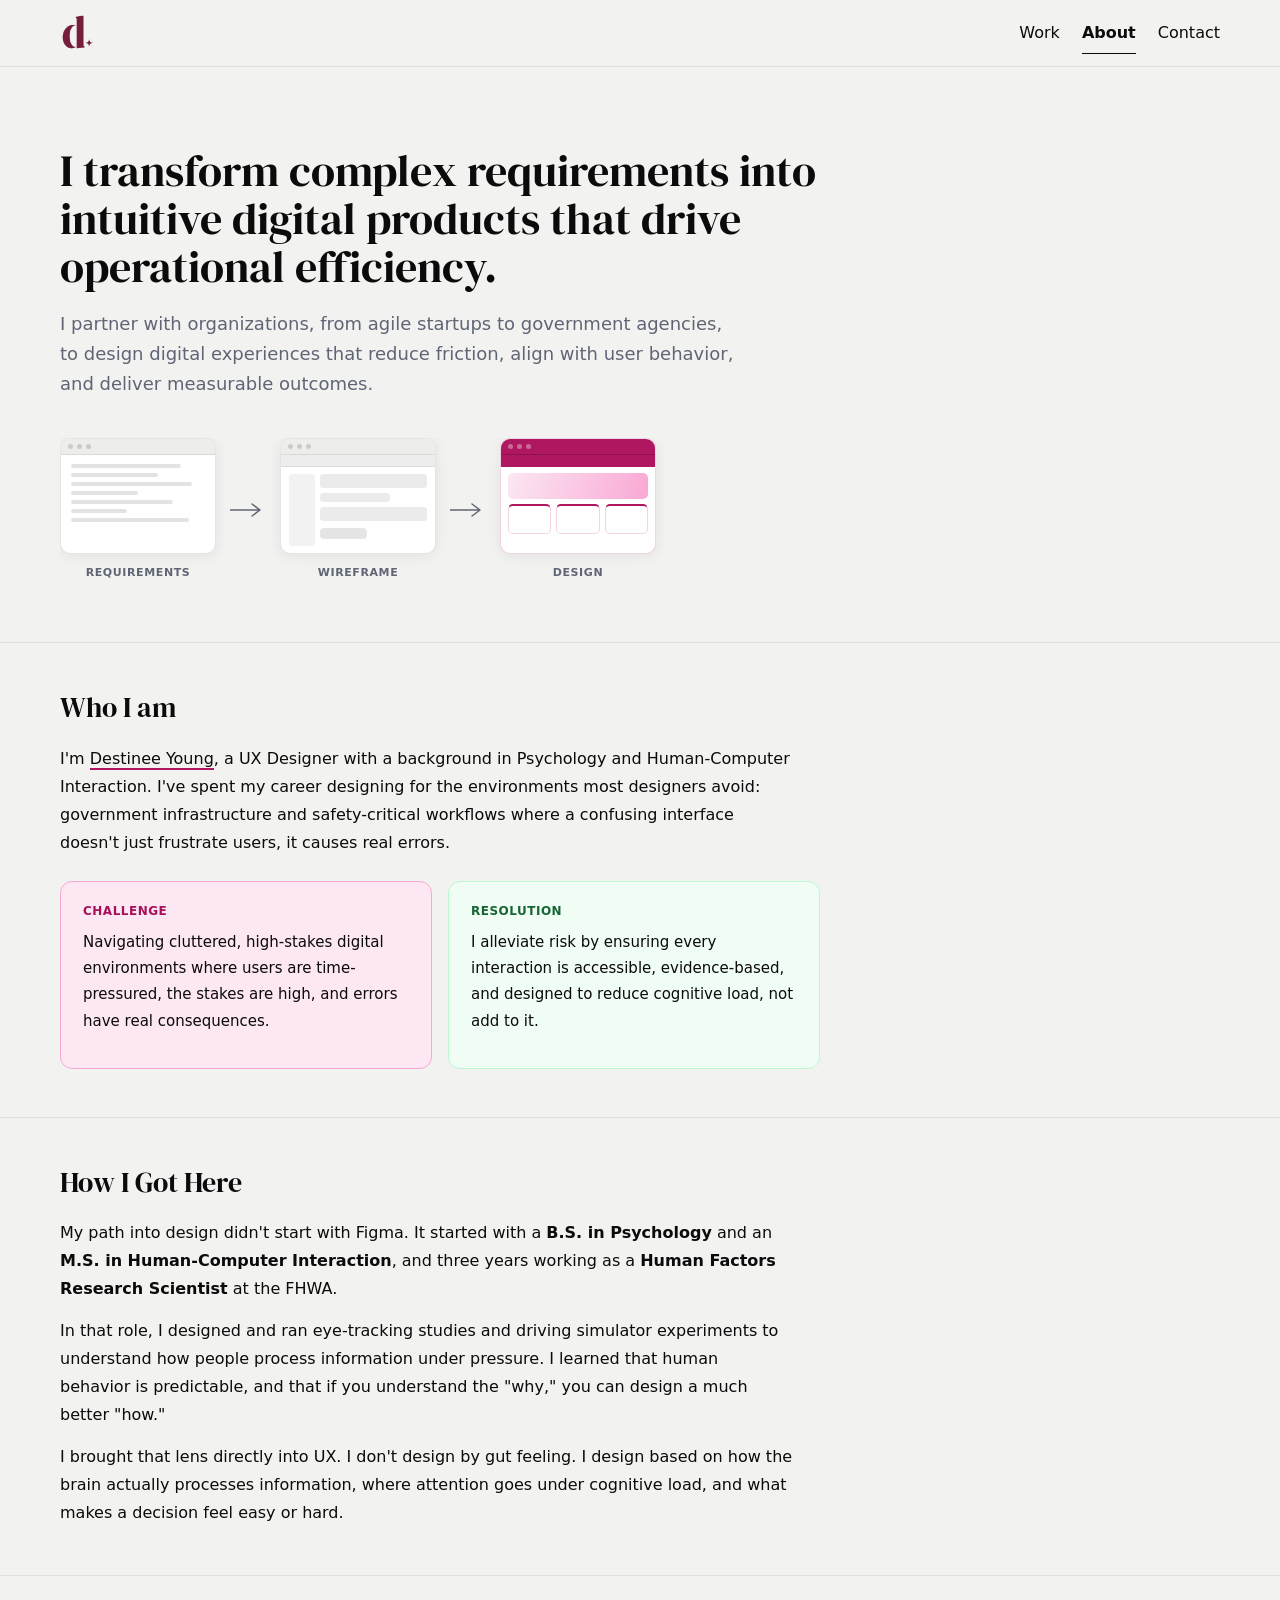
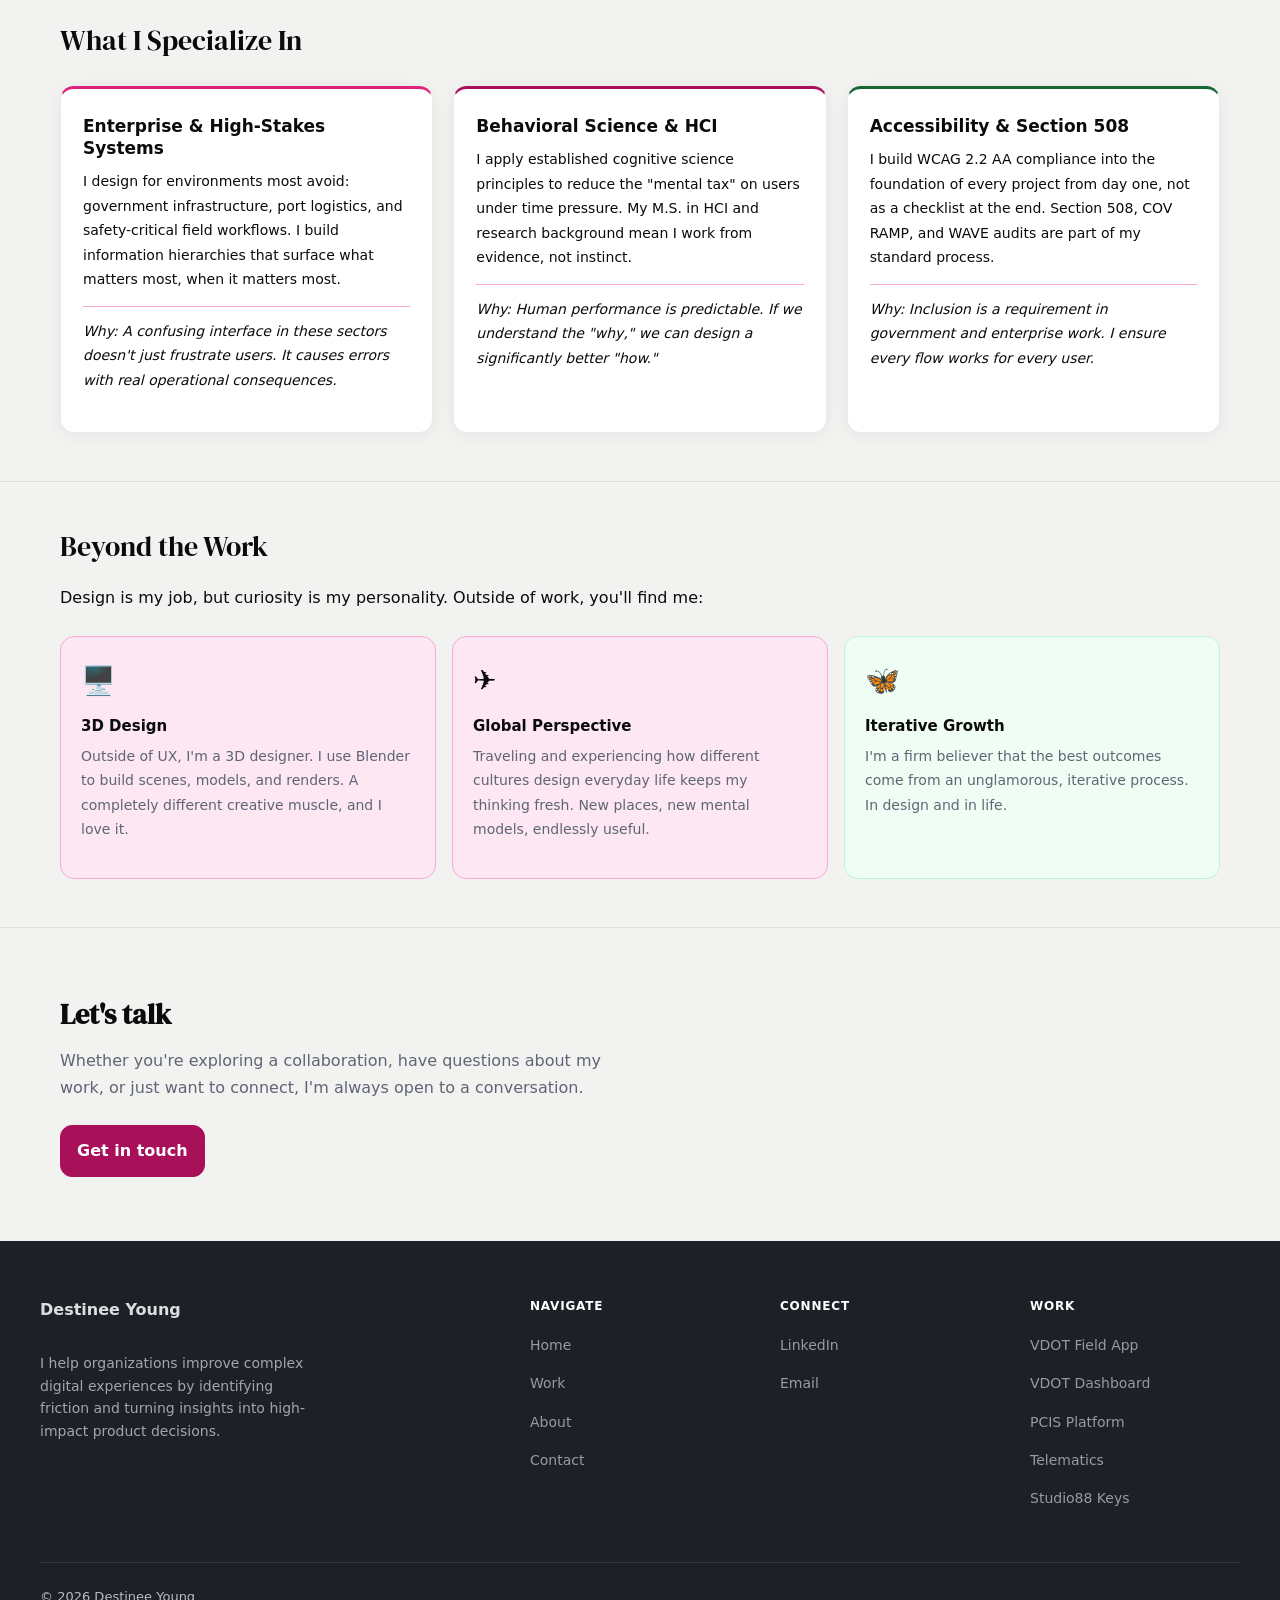
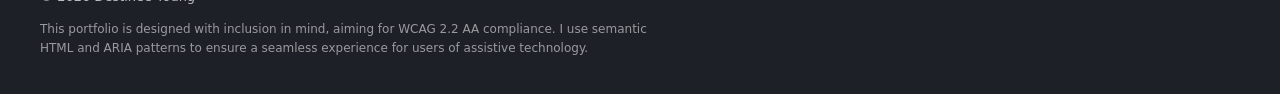
==== commit 8440aed2: "updateee0.2" ====
--- a/about.html
+++ b/about.html
@@ -930,10 +930,7 @@
         <div class="about-text section-narrow">
           <h2>Who I am</h2>
           <p>
-            I'm <span class="name-anim">Destinee Young</span>, a UX Designer with a background in Psychology and Human-Computer Interaction. I've spent my career designing for the environments that most designers avoid: government infrastructure and safety-critical workflows where a confusing interface isn't just frustrating, it causes real errors.
-          </p>
-          <p>
-            My approach is grounded in behavioral research. Before I wireframe a single screen, I work to understand the cognitive load users carry, the workflows they're navigating, and the decisions they need to make. Then I design to reduce that burden.
+            I'm <span class="name-anim">Destinee Young</span>, a UX Designer with a background in Psychology and Human-Computer Interaction. I've spent my career designing for the environments most designers avoid: government infrastructure and safety-critical workflows where a confusing interface doesn't just frustrate users, it causes real errors.
           </p>
         </div>
         <div class="solve-grid">
@@ -953,9 +950,9 @@
     <section class="about-section">
       <div class="container">
         <div class="about-text section-narrow">
-          <h2>My DNA: The Evidence-Based Architect</h2>
+          <h2>How I Got Here</h2>
           <p>
-            My path into design didn't start with Figma. It started with a <strong class="degree">B.S. in Psychology</strong> and a <strong class="degree">M.S. in Human-Computer Interaction</strong>, and three years working as a <strong>Human Factors Research Scientist</strong> at the FHWA.
+            My path into design didn't start with Figma. It started with a <strong class="degree">B.S. in Psychology</strong> and an <strong class="degree">M.S. in Human-Computer Interaction</strong>, and three years working as a <strong>Human Factors Research Scientist</strong> at the FHWA.
           </p>
           <p>
             In that role, I designed and ran eye-tracking studies and driving simulator experiments to understand how people process information under pressure. I learned that human behavior is predictable, and that if you understand the "why," you can design a much better "how."
@@ -963,9 +960,6 @@
           <p>
             I brought that lens directly into UX. I don't design by gut feeling. I design based on how the brain actually processes information, where attention goes under cognitive load, and what makes a decision feel easy or hard.
           </p>
-          <div class="callout">
-            <strong>My philosophy:</strong> Great design isn't just visually clean. It respects how people actually think and behave. The goal is always the same: make the complex feel simple, and make the right action obvious.
-          </div>
         </div>
       </div>
     </section>
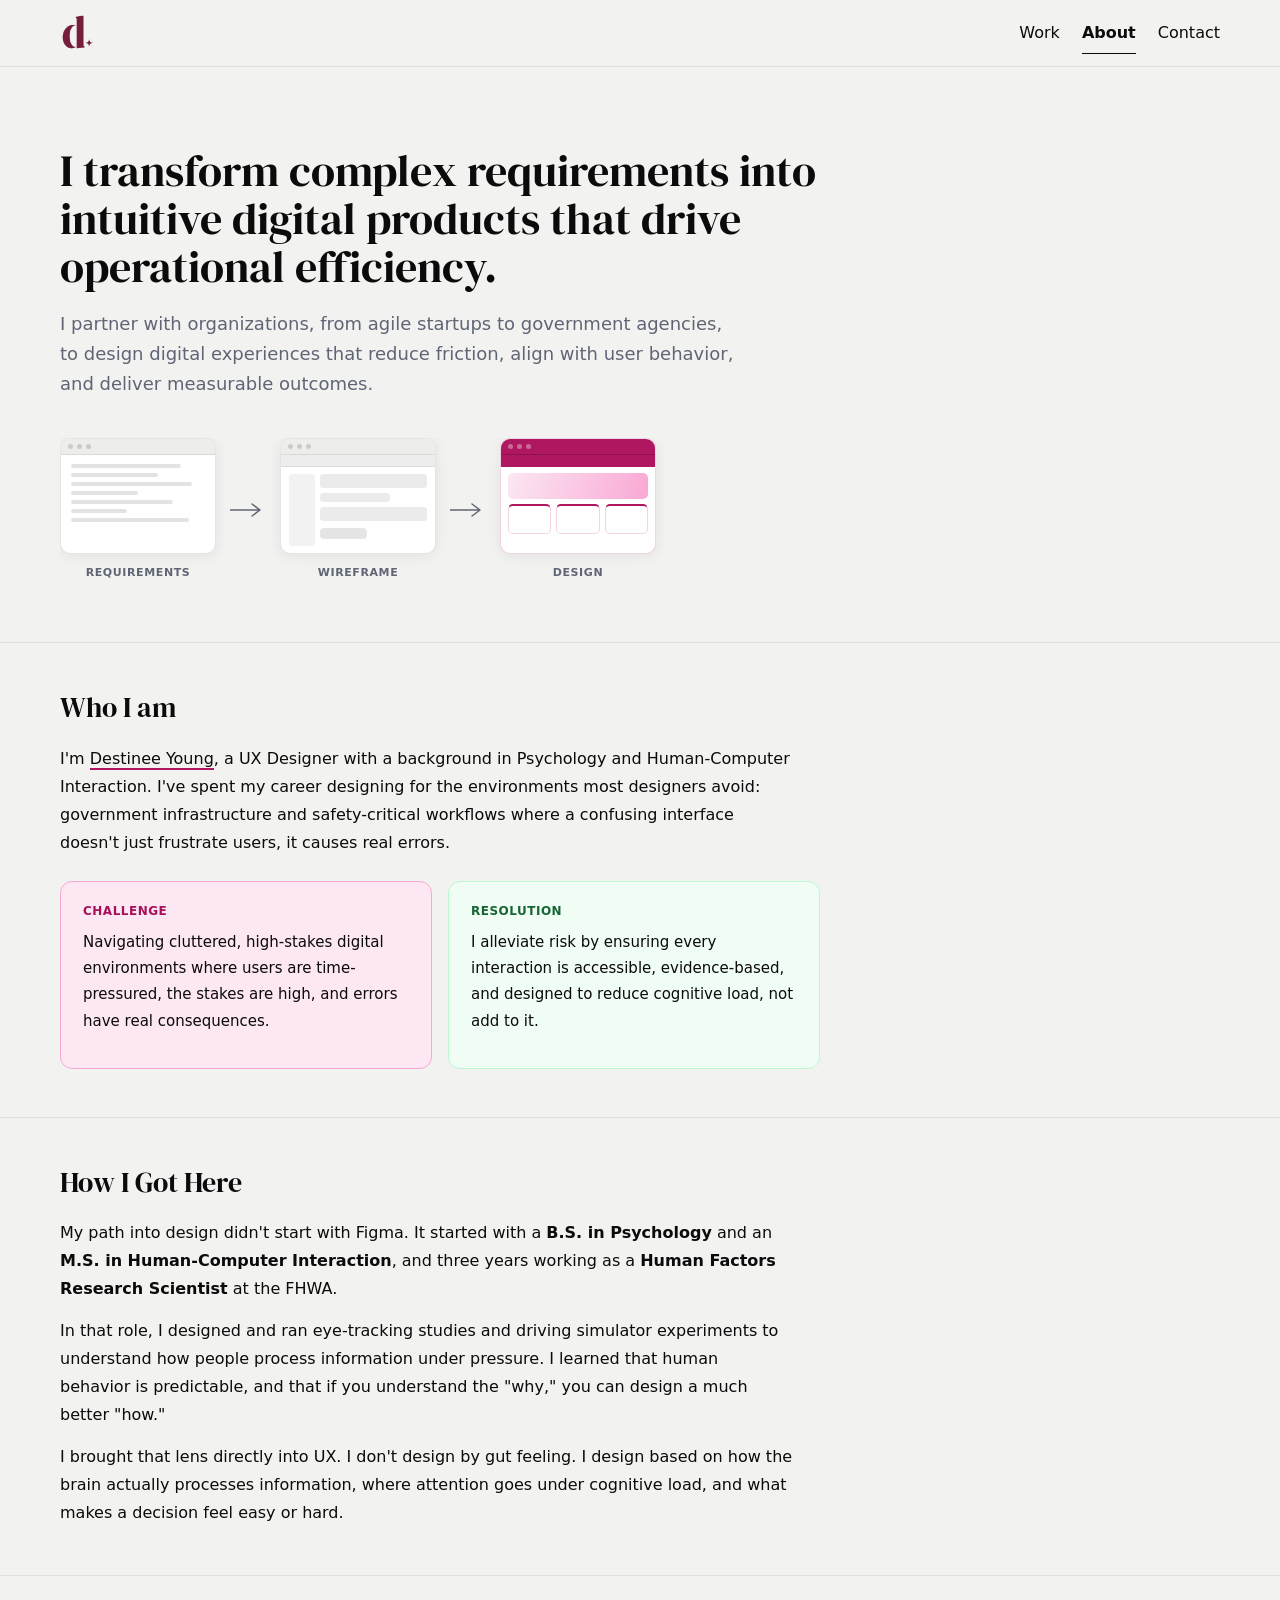
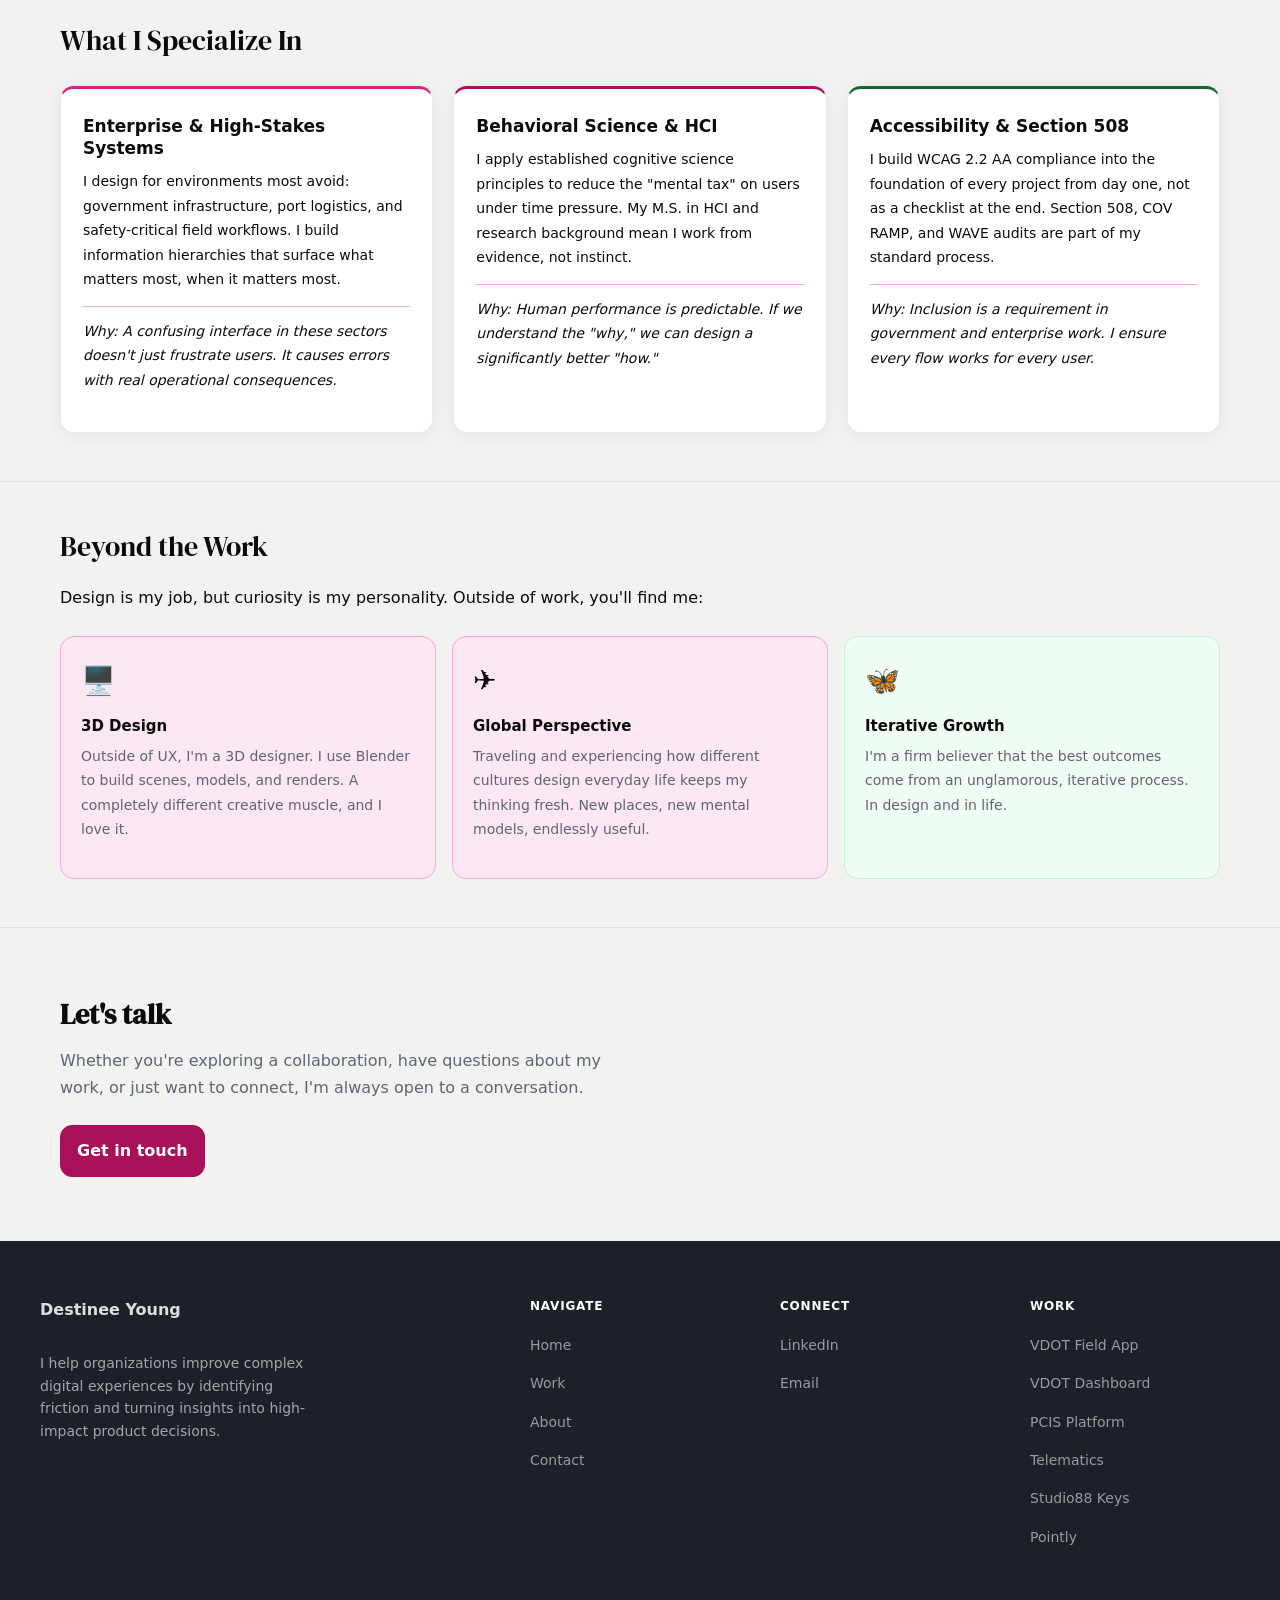
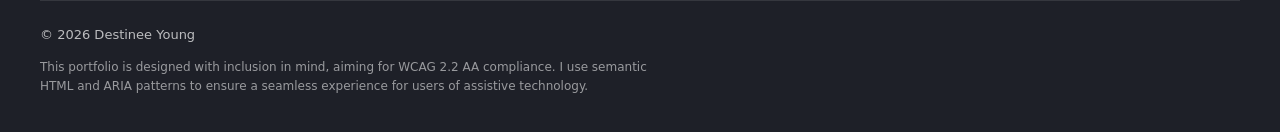
==== commit abf2a6b9: "Add Pointly case study and update VDOT mobile app with real screens - New pointly.html: full case st" ====
--- a/about.html
+++ b/about.html
@@ -1078,6 +1078,7 @@
                 <li><a href="pcis-dashboard.html">PCIS Platform</a></li>
                 <li><a href="telematics.html">Telematics</a></li>
                 <li><a href="studio88.html">Studio88 Keys</a></li>
+                <li><a href="pointly.html">Pointly</a></li>
               </ul>
             </div>
           </div>
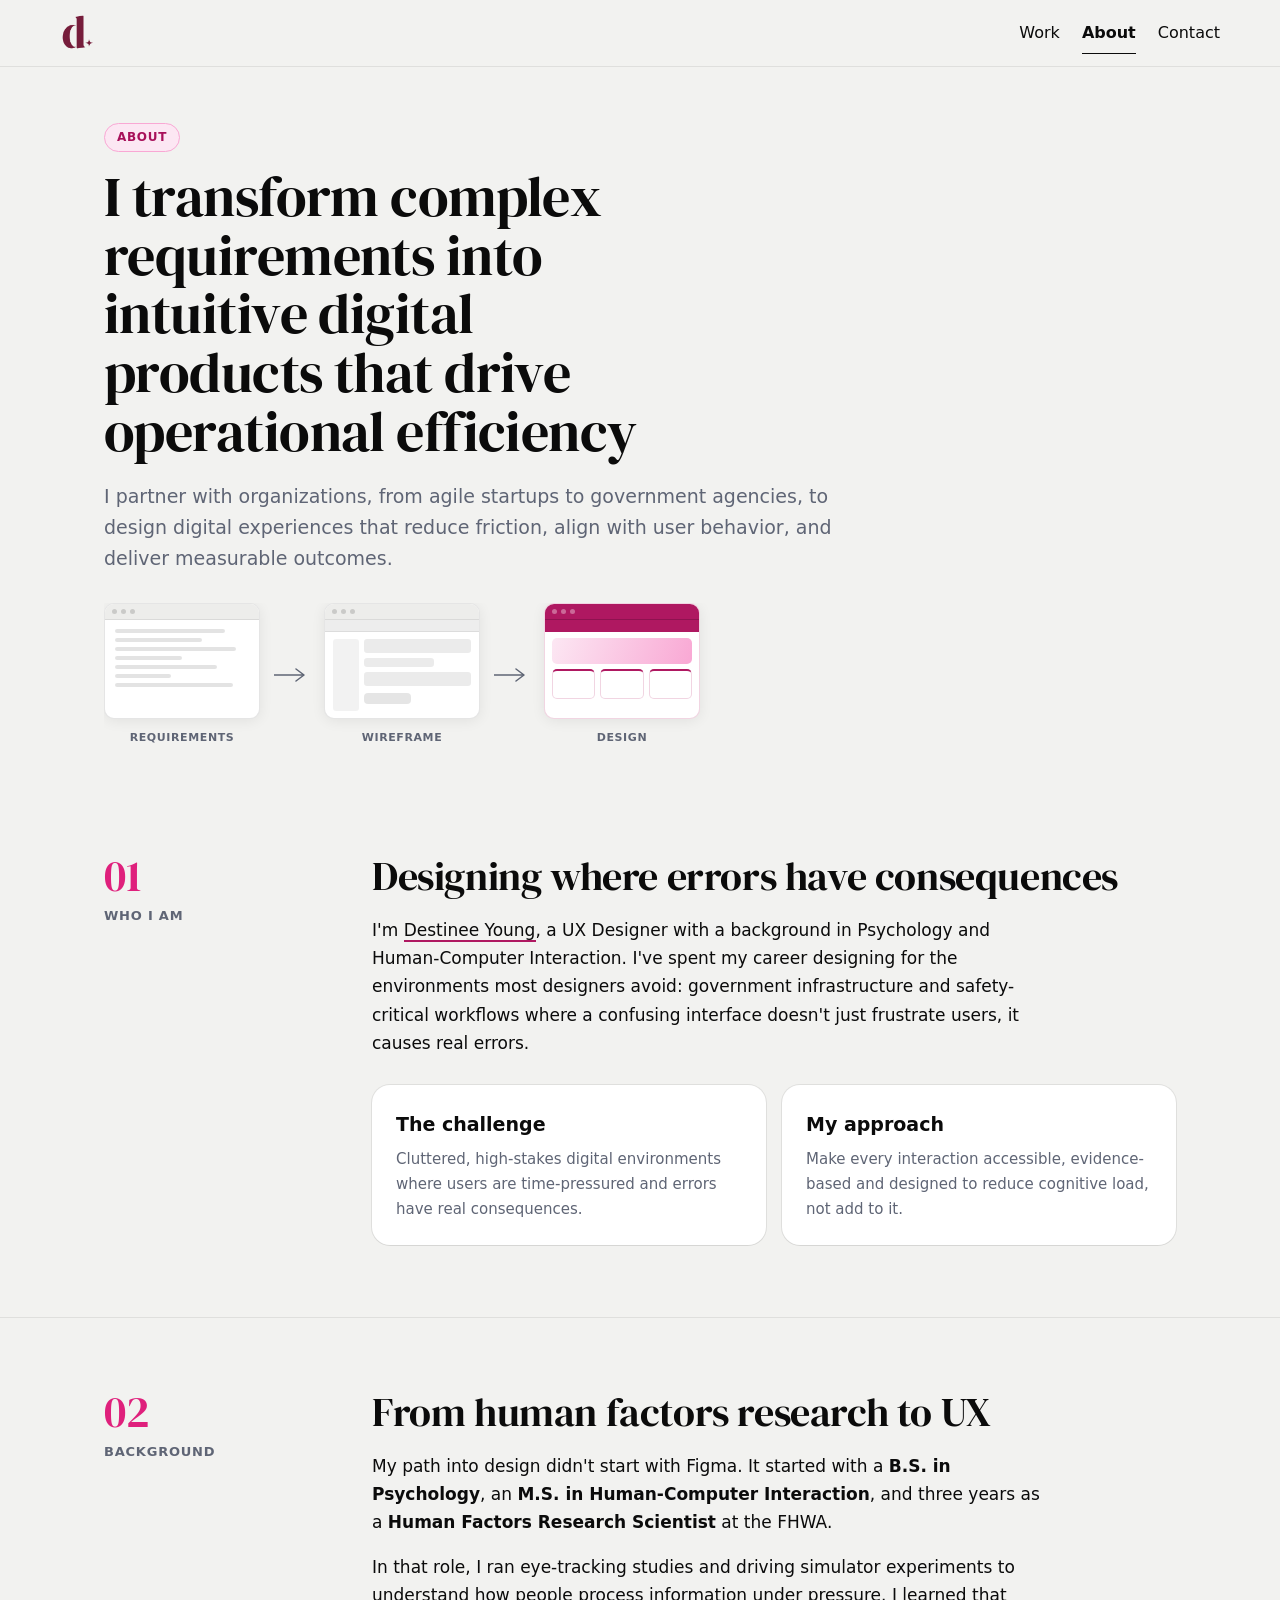
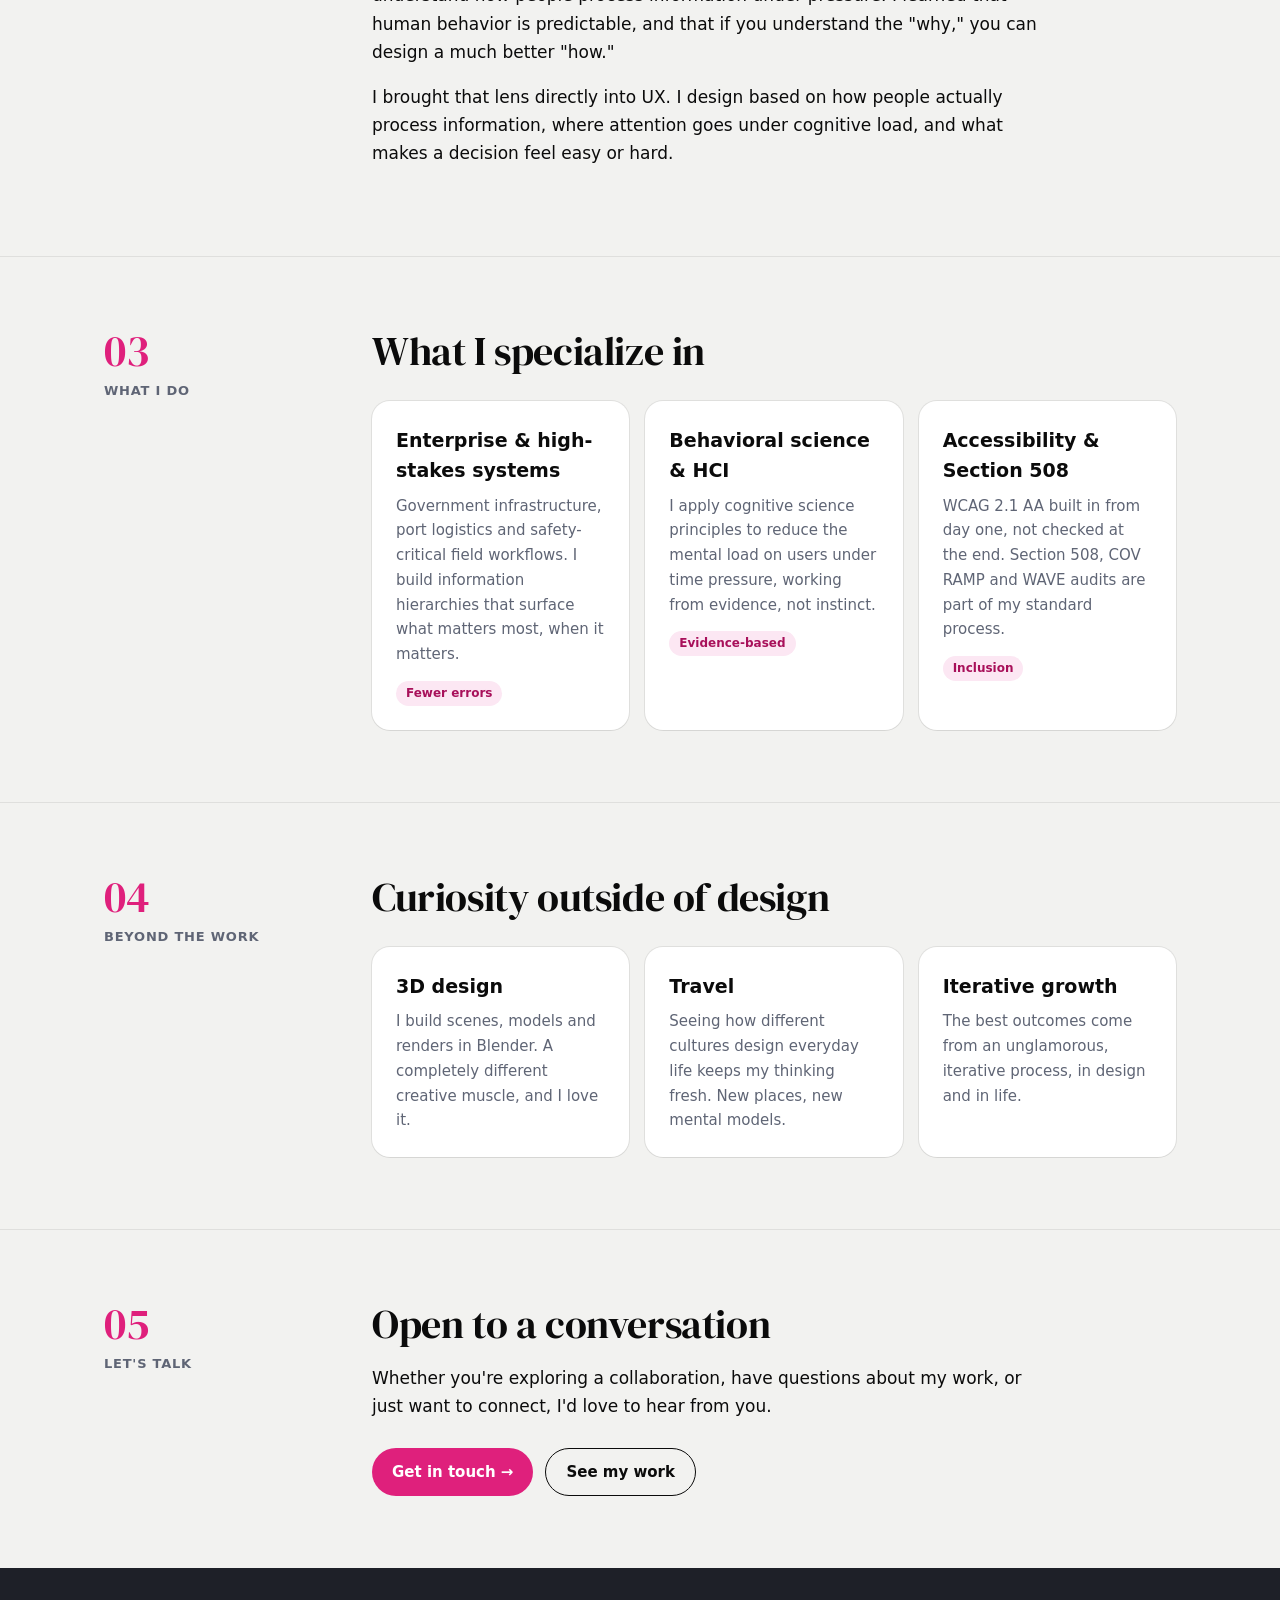
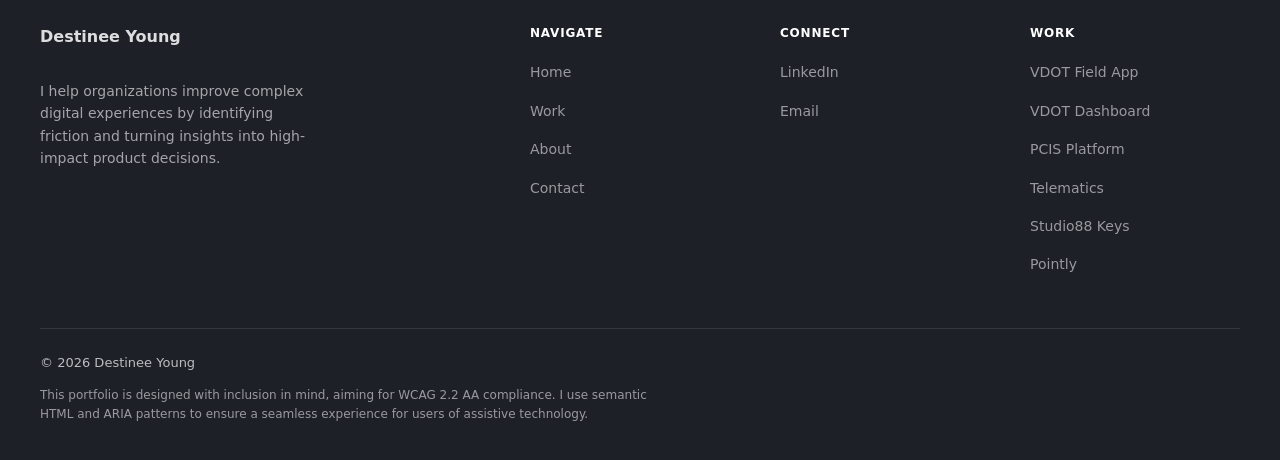
==== commit 244245f9: "Consistent case-study layout, PCIS concept, VDOT V2 screens" ====
--- a/about.html
+++ b/about.html
@@ -577,7 +577,7 @@
           gap: 32px;
         }
       }
-      /* Name animation — 508-compliant: respects prefers-reduced-motion */
+      /* Name animation, 508-compliant: respects prefers-reduced-motion */
       .name-anim {
         position: relative;
         display: inline;
@@ -675,7 +675,7 @@
         background: rgba(0,0,0,0.15);
       }
 
-      /* Step 1 — requirements text */
+      /* Step 1, requirements text */
       .pa-body-1 {
         padding: 9px 10px;
         display: flex;
@@ -688,7 +688,7 @@
         border-radius: 2px;
       }
 
-      /* Step 2 — wireframe */
+      /* Step 2, wireframe */
       .pa-body-2 { padding: 0; }
       .pa-wf-nav {
         height: 12px;
@@ -726,7 +726,7 @@
         border-radius: 4px;
       }
 
-      /* Step 3 — designed UI */
+      /* Step 3, designed UI */
       .pa-frame.styled { border-color: rgba(175,24,97,0.18); }
       .pa-bar.styled {
         background: #AF1861;
@@ -773,7 +773,7 @@
         .name-anim.scrolled-out::after { transform: scaleX(1); }
         .pa-step, .pa-arrow { opacity: 1 !important; transform: none !important; transition: none !important; }
       }
-      /* Cognitive load reduction — readability */
+      /* Cognitive load reduction, readability */
       .project-section p,
       .about-text p,
       .about-section p {
@@ -815,6 +815,7 @@
       }
       .skip-link:focus { top: 0; outline: 2px solid #fff; outline-offset: 2px; }
         </style>
+      <link rel="stylesheet" href="css/case-study.css" />
   </head>
 
   <body>
@@ -842,18 +843,14 @@
       </div>
     </nav>
 
-    <main id="main-content">
-
-    <!-- Hero -->
-    <header class="section hero">
-      <div class="container">
-        <h1>I transform complex requirements into intuitive digital products that drive operational efficiency.</h1>
-        <p class="hero-sub">
-          I partner with organizations, from agile startups to government agencies, to design digital experiences that reduce friction, align with user behavior, and deliver measurable outcomes.
-        </p>
-
-        <!-- Text-to-UI animation — decorative, hidden from assistive tech -->
-        <div class="process-anim" aria-hidden="true" role="presentation">
+    <main id="main-content" class="cs">
+      <header class="cs-hero solo">
+        <div class="cs-wrap">
+          <div>
+            <span class="cs-pill">About</span>
+            <h1>I transform complex requirements into intuitive digital products that drive operational efficiency</h1>
+            <p class="cs-lead">I partner with organizations, from agile startups to government agencies, to design digital experiences that reduce friction, align with user behavior, and deliver measurable outcomes.</p>
+            <div class="process-anim" aria-hidden="true" role="presentation">
 
           <div class="pa-step pa-step-1">
             <div class="pa-frame">
@@ -921,120 +918,79 @@
           </div>
 
         </div>
-      </div>
-    </header>
-
-    <!-- Who I am -->
-    <section class="about-section">
-      <div class="container">
-        <div class="about-text section-narrow">
-          <h2>Who I am</h2>
-          <p>
-            I'm <span class="name-anim">Destinee Young</span>, a UX Designer with a background in Psychology and Human-Computer Interaction. I've spent my career designing for the environments most designers avoid: government infrastructure and safety-critical workflows where a confusing interface doesn't just frustrate users, it causes real errors.
-          </p>
+          </div>
         </div>
-        <div class="solve-grid">
-          <div class="solve-item">
-            <strong>Challenge</strong>
-            <p>Navigating cluttered, high-stakes digital environments where users are time-pressured, the stakes are high, and errors have real consequences.</p>
-          </div>
-          <div class="solve-item">
-            <strong>Resolution</strong>
-            <p>I alleviate risk by ensuring every interaction is accessible, evidence-based, and designed to reduce cognitive load, not add to it.</p>
+      </header>
+
+      <section class="cs-sec">
+        <div class="cs-wrap">
+          <div class="cs-label"><div class="cs-num">01</div><span>Who I am</span></div>
+          <div>
+            <h2>Designing where errors have consequences</h2>
+
+            <p>I'm <span class="name-anim">Destinee Young</span>, a UX Designer with a background in Psychology and Human-Computer Interaction. I've spent my career designing for the environments most designers avoid: government infrastructure and safety-critical workflows where a confusing interface doesn't just frustrate users, it causes real errors.</p>
+            <div class="cs-grid2">
+              <div class="cs-card"><h3>The challenge</h3><p>Cluttered, high-stakes digital environments where users are time-pressured and errors have real consequences.</p></div>
+              <div class="cs-card"><h3>My approach</h3><p>Make every interaction accessible, evidence-based and designed to reduce cognitive load, not add to it.</p></div>
+            </div>
           </div>
         </div>
-      </div>
-    </section>
-
-    <!-- My DNA -->
-    <section class="about-section">
-      <div class="container">
-        <div class="about-text section-narrow">
-          <h2>How I Got Here</h2>
-          <p>
-            My path into design didn't start with Figma. It started with a <strong class="degree">B.S. in Psychology</strong> and an <strong class="degree">M.S. in Human-Computer Interaction</strong>, and three years working as a <strong>Human Factors Research Scientist</strong> at the FHWA.
-          </p>
-          <p>
-            In that role, I designed and ran eye-tracking studies and driving simulator experiments to understand how people process information under pressure. I learned that human behavior is predictable, and that if you understand the "why," you can design a much better "how."
-          </p>
-          <p>
-            I brought that lens directly into UX. I don't design by gut feeling. I design based on how the brain actually processes information, where attention goes under cognitive load, and what makes a decision feel easy or hard.
-          </p>
+      </section>
+
+      <section class="cs-sec">
+        <div class="cs-wrap">
+          <div class="cs-label"><div class="cs-num">02</div><span>Background</span></div>
+          <div>
+            <h2>From human factors research to UX</h2>
+
+            <p>My path into design didn't start with Figma. It started with a <b>B.S. in Psychology</b>, an <b>M.S. in Human-Computer Interaction</b>, and three years as a <b>Human Factors Research Scientist</b> at the FHWA.</p>
+            <p>In that role, I ran eye-tracking studies and driving simulator experiments to understand how people process information under pressure. I learned that human behavior is predictable, and that if you understand the "why," you can design a much better "how."</p>
+            <p>I brought that lens directly into UX. I design based on how people actually process information, where attention goes under cognitive load, and what makes a decision feel easy or hard.</p>
+          </div>
         </div>
-      </div>
-    </section>
-
-    <!-- What I specialize in -->
-    <section class="about-section">
-      <div class="container">
-        <div class="about-text section-narrow">
-          <h2>What I Specialize In</h2>
+      </section>
+
+      <section class="cs-sec">
+        <div class="cs-wrap">
+          <div class="cs-label"><div class="cs-num">03</div><span>What I do</span></div>
+          <div>
+            <h2>What I specialize in</h2>
+
+            <div class="cs-grid3">
+              <div class="cs-card"><h3>Enterprise &amp; high-stakes systems</h3><p>Government infrastructure, port logistics and safety-critical field workflows. I build information hierarchies that surface what matters most, when it matters.</p><span class="cs-why">Fewer errors</span></div>
+              <div class="cs-card"><h3>Behavioral science &amp; HCI</h3><p>I apply cognitive science principles to reduce the mental load on users under time pressure, working from evidence, not instinct.</p><span class="cs-why">Evidence-based</span></div>
+              <div class="cs-card"><h3>Accessibility &amp; Section 508</h3><p>WCAG 2.1 AA built in from day one, not checked at the end. Section 508, COV RAMP and WAVE audits are part of my standard process.</p><span class="cs-why">Inclusion</span></div>
+            </div>
+          </div>
         </div>
-        <div class="spec-grid">
-          <div class="spec-card">
-            <h3>Enterprise &amp; High-Stakes Systems</h3>
-            <p>I design for environments most avoid: government infrastructure, port logistics, and safety-critical field workflows. I build information hierarchies that surface what matters most, when it matters most.</p>
-            <p class="spec-why">Why: A confusing interface in these sectors doesn't just frustrate users. It causes errors with real operational consequences.</p>
-          </div>
-          <div class="spec-card">
-            <h3>Behavioral Science &amp; HCI</h3>
-            <p>I apply established cognitive science principles to reduce the "mental tax" on users under time pressure. My M.S. in HCI and research background mean I work from evidence, not instinct.</p>
-            <p class="spec-why">Why: Human performance is predictable. If we understand the "why," we can design a significantly better "how."</p>
-          </div>
-          <div class="spec-card">
-            <h3>Accessibility &amp; Section 508</h3>
-            <p>I build WCAG 2.2 AA compliance into the foundation of every project from day one, not as a checklist at the end. Section 508, COV RAMP, and WAVE audits are part of my standard process.</p>
-            <p class="spec-why">Why: Inclusion is a requirement in government and enterprise work. I ensure every flow works for every user.</p>
+      </section>
+
+      <section class="cs-sec">
+        <div class="cs-wrap">
+          <div class="cs-label"><div class="cs-num">04</div><span>Beyond the work</span></div>
+          <div>
+            <h2>Curiosity outside of design</h2>
+
+            <div class="cs-grid3">
+              <div class="cs-card"><h3>3D design</h3><p>I build scenes, models and renders in Blender. A completely different creative muscle, and I love it.</p></div>
+              <div class="cs-card"><h3>Travel</h3><p>Seeing how different cultures design everyday life keeps my thinking fresh. New places, new mental models.</p></div>
+              <div class="cs-card"><h3>Iterative growth</h3><p>The best outcomes come from an unglamorous, iterative process, in design and in life.</p></div>
+            </div>
           </div>
         </div>
-      </div>
-    </section>
-
-    <!-- Beyond the work -->
-    <section class="about-section">
-      <div class="container">
-        <div class="about-text section-narrow" style="margin-bottom: 8px;">
-          <h2>Beyond the Work</h2>
-          <p>
-            Design is my job, but curiosity is my personality. Outside of work, you'll find me:
-          </p>
+      </section>
+
+      <section class="cs-sec" style="border-bottom:0">
+        <div class="cs-wrap">
+          <div class="cs-label"><div class="cs-num">05</div><span>Let's talk</span></div>
+          <div>
+            <h2>Open to a conversation</h2>
+
+            <p>Whether you're exploring a collaboration, have questions about my work, or just want to connect, I'd love to hear from you.</p>
+            <div class="cs-nav"><a class="primary" href="contact.html">Get in touch &rarr;</a><a class="secondary" href="index.html">See my work</a></div>
+          </div>
         </div>
-        <div class="fun-grid">
-          <div class="fun-card">
-            <span class="fun-icon" aria-hidden="true">🖥️</span>
-            <h3>3D Design</h3>
-            <p>Outside of UX, I'm a 3D designer. I use Blender to build scenes, models, and renders. A completely different creative muscle, and I love it.</p>
-          </div>
-          <div class="fun-card">
-            <span class="fun-icon" aria-hidden="true">✈️</span>
-            <h3>Global Perspective</h3>
-            <p>Traveling and experiencing how different cultures design everyday life keeps my thinking fresh. New places, new mental models, endlessly useful.</p>
-          </div>
-          <div class="fun-card green">
-            <span class="fun-icon" aria-hidden="true">🦋</span>
-            <h3>Iterative Growth</h3>
-            <p>I'm a firm believer that the best outcomes come from an unglamorous, iterative process. In design and in life.</p>
-          </div>
-        </div>
-      </div>
-    </section>
-
-    <!-- CTA -->
-    <section class="cta-section">
-      <div class="container">
-        <div class="cta-inner">
-          <h2>Let's talk</h2>
-          <p>
-            Whether you're exploring a collaboration, have questions about my work, or just want
-            to connect, I'm always open to a conversation.
-          </p>
-          <div class="cta-buttons">
-            <a class="btn" href="contact.html">Get in touch</a>
-          </div>
-        </div>
-      </div>
-    </section>
-
+      </section>
     </main>
 
     <footer>
--- a/css/case-study.css
+++ b/css/case-study.css
@@ -0,0 +1,105 @@
+.cs{--pink:#df207c;--pink-light:#fce7f3;--pink-dark:#a8105a;--pink-border:#f9a8d4}
+.cs{--cs-max:1120px;--cs-ink:#0b0b0b;--cs-mute:#5f6575;--cs-line:rgba(0,0,0,.08);--cs-soft:#f7f7f5}
+.cs *{box-sizing:border-box}
+.cs .cs-wrap{max-width:var(--cs-max);margin:0 auto;padding:0 24px}
+.cs h1,.cs h2{font-family:"DM Serif Display",Georgia,serif;font-weight:400;letter-spacing:-.01em}
+.cs p{color:var(--cs-ink);font-size:17px;line-height:1.65;max-width:62ch}
+.cs .cs-lead{font-size:19px;color:var(--cs-mute)}
+.cs .cs-pill{display:inline-block;font-size:12px;font-weight:700;text-transform:uppercase;letter-spacing:.06em;color:var(--pink-dark);background:var(--pink-light);border:1px solid var(--pink-border);border-radius:999px;padding:4px 12px}
+/* Hero */
+.cs-hero{padding:56px 0 32px}
+.cs-hero .cs-wrap{display:grid;grid-template-columns:1.05fr .95fr;gap:48px;align-items:center}
+.cs-hero h1{font-size:clamp(34px,5vw,56px);line-height:1.05;margin:16px 0 18px}
+.cs-hero .cs-wrap + .cs-wrap{display:block}
+.cs-hero-img{background:#fff;border-radius:24px;padding:24px;box-shadow:0 2px 24px rgba(0,0,0,.06)}
+.cs-hero-img img{width:100%;height:auto;display:block;border-radius:12px}
+.cs-facts{display:grid;grid-template-columns:repeat(5,1fr);gap:0;border-top:1px solid var(--cs-line);border-bottom:1px solid var(--cs-line);margin:24px 0 8px}
+.cs-facts div{padding:18px 16px 18px 0}
+.cs-facts dt{font-size:12px;font-weight:700;letter-spacing:.06em;text-transform:uppercase;color:var(--cs-mute);margin-bottom:4px}
+.cs-facts dd{margin:0;font-size:15px;font-weight:600}
+/* Section */
+.cs-sec{padding:72px 0;border-bottom:1px solid var(--cs-line)}
+.cs-sec .cs-wrap{display:grid;grid-template-columns:220px 1fr;gap:48px}
+.cs-sec .cs-wrap > div{min-width:0}
+.cs-label{position:sticky;top:96px;align-self:start}
+.cs-num{font-family:"DM Serif Display",Georgia,serif;font-size:44px;line-height:1;color:var(--pink)}
+.cs-label span{display:block;margin-top:8px;font-size:13px;font-weight:700;letter-spacing:.06em;text-transform:uppercase;color:var(--cs-mute)}
+.cs-sec h2{font-size:clamp(28px,3.4vw,40px);line-height:1.1;margin:0 0 18px}
+.cs-sec p+p{margin-top:12px}
+.cs-chips{display:flex;flex-wrap:wrap;gap:8px;margin-top:22px}
+.cs-chip{font-size:14px;font-weight:600;padding:8px 14px;border-radius:999px;background:#fff;border:1px solid var(--cs-line)}
+/* Cards */
+.cs-grid2{display:grid;grid-template-columns:1fr 1fr;gap:16px;margin-top:28px}
+.cs-grid3{display:grid;grid-template-columns:repeat(3,1fr);gap:16px;margin-top:28px}
+.cs-card{background:#fff;border-radius:18px;padding:24px;box-shadow:0 1px 0 rgba(0,0,0,.04),0 0 0 1px var(--cs-line)}
+.cs-card h3{font-size:19px;font-weight:700;margin:0 0 8px}
+.cs-card p{font-size:15px;color:var(--cs-mute);margin:0}
+.cs-card .cs-why{display:inline-block;margin-top:14px;font-size:12px;font-weight:700;color:var(--pink-dark);background:var(--pink-light);border-radius:999px;padding:3px 10px}
+.cs-card.ok{border-top:4px solid #16a34a}.cs-card.warn{border-top:4px solid #d97706}
+/* Phones */
+.cs-phones{display:grid;gap:16px;margin-top:28px}
+.cs-phones.two{grid-template-columns:1fr 1fr}
+.cs-phones.four{grid-template-columns:repeat(4,1fr)}
+.cs-phone{margin:0}
+.cs-phone .frame{background:var(--cs-soft);border-radius:18px;padding:16px;display:flex;justify-content:center;align-items:flex-start;height:440px;overflow:hidden;box-shadow:0 0 0 1px var(--cs-line)}
+.cs-phones.four .cs-phone .frame{height:380px}
+.cs-phone img{max-height:100%;max-width:100%;width:auto;object-fit:contain;object-position:top;border-radius:14px;box-shadow:0 6px 18px rgba(0,0,0,.12)}
+.cs-phone figcaption{font-size:14px;line-height:1.5;color:var(--cs-mute);margin-top:10px}
+.cs-phone figcaption b{color:var(--cs-ink)}
+/* Stats */
+.cs-stats{display:flex;gap:40px;flex-wrap:wrap;margin:24px 0 8px}
+.cs-stat b{display:block;font-family:"DM Serif Display",Georgia,serif;font-size:48px;line-height:1;font-weight:400}
+.cs-stat span{font-size:14px;color:var(--cs-mute)}
+.cs-quote{margin-top:16px;padding-left:16px;border-left:3px solid var(--pink);font-style:italic;color:var(--cs-ink)}
+/* Team */
+.cs-team img{width:100%;height:auto;border-radius:18px;margin-top:20px;display:block}
+.cs-nav{display:flex;gap:12px;flex-wrap:wrap;margin-top:28px}
+.cs-nav a{display:inline-flex;align-items:center;min-height:48px;padding:0 20px;border-radius:999px;font-weight:600;font-size:15px}
+.cs-nav .primary{background:var(--pink);color:#fff}
+.cs-nav .secondary{border:1px solid var(--cs-ink);color:var(--cs-ink)}
+.cs .ds-block{margin-top:8px}
+.cs-bars{margin:24px 0 8px;max-width:560px}
+.cs-bar{margin-bottom:14px}
+.cs-bar-top{display:flex;justify-content:space-between;font-size:15px;font-weight:600;margin-bottom:6px}
+.cs-bar-top b{font-family:"DM Serif Display",Georgia,serif;font-size:28px;font-weight:400;line-height:1}
+.cs-track{height:10px;border-radius:99px;background:#e6e6e2;overflow:hidden}
+.cs-track i{display:block;height:100%;border-radius:99px}
+.cs-bar.ok i{background:#216e00}.cs-bar.warn i{background:#b45309}.cs-bar.bad i{background:#b30000}
+.cs-bar-note{font-size:13px!important;color:var(--cs-mute)!important}
+.cs .cs-h3{font-size:20px;font-weight:700;margin:36px 0 8px}
+.cs-phones.three{grid-template-columns:repeat(3,1fr)}
+.cs-phones.three .cs-phone .frame{height:400px}
+.cs-card p b{color:var(--cs-ink)}
+@media (max-width:900px){
+  .cs-hero .cs-wrap,.cs-sec .cs-wrap{grid-template-columns:1fr;gap:20px}
+  .cs-label{position:static;display:flex;align-items:baseline;gap:12px}
+  .cs-label span{margin-top:0}
+  .cs-facts{grid-template-columns:repeat(2,1fr)}
+  .cs-grid2,.cs-grid3,.cs-phones.two,.cs-phones.three{grid-template-columns:1fr}
+  .cs-phones.four{grid-template-columns:1fr 1fr}
+  .cs-phone .frame,.cs-phones.four .cs-phone .frame{height:360px}
+  .cs-sec{padding:48px 0}
+}
+.cs-shots{display:grid;grid-template-columns:1fr 1fr;gap:16px;margin-top:24px}
+.cs-shots.one{grid-template-columns:1fr}
+.cs-shots figure{margin:0;background:#fff;border-radius:18px;padding:14px;box-shadow:0 0 0 1px var(--cs-line)}
+.cs-shots img{width:100%;height:auto;display:block;border-radius:10px;margin-top:10px}
+.cs-shots.one img{margin-top:0}
+.cs-shots figcaption{font-size:14px;line-height:1.5;color:var(--cs-mute);margin-top:10px}
+@media (max-width:900px){.cs-shots{grid-template-columns:1fr}}
+/* shared additions */
+.cs ul.cs-list{margin:16px 0 0;padding-left:20px;max-width:62ch}
+.cs ul.cs-list li{font-size:17px;line-height:1.65;margin-bottom:6px}
+.cs-pages{display:grid;grid-template-columns:repeat(4,1fr);gap:12px;margin-top:24px}
+.cs-pages div{background:#fff;border-radius:14px;padding:16px;box-shadow:0 0 0 1px var(--cs-line)}
+.cs-pages b{display:block;font-size:16px;margin-bottom:4px}
+.cs-pages span{font-size:14px;color:var(--cs-mute);line-height:1.5}
+.cs-note{font-size:14px!important;color:var(--cs-mute)!important;margin-top:16px}
+.cs-hero.solo .cs-wrap{grid-template-columns:1fr}
+.cs-hero.solo h1{max-width:20ch}
+@media (max-width:900px){.cs-pages{grid-template-columns:1fr 1fr}}
+.cs-label-sm{display:block;font-size:12px;font-weight:700;letter-spacing:.06em;text-transform:uppercase;color:var(--cs-mute);margin-bottom:8px}
+.cs-card h3 a{color:var(--cs-ink);text-decoration:underline;text-decoration-color:var(--pink);text-underline-offset:4px;word-break:break-word}
+.cs .process-anim{margin-top:28px}
+.cs-hero .cs-wrap > div{min-width:0}
+@media (max-width:600px){.cs .process-anim{display:none}}
